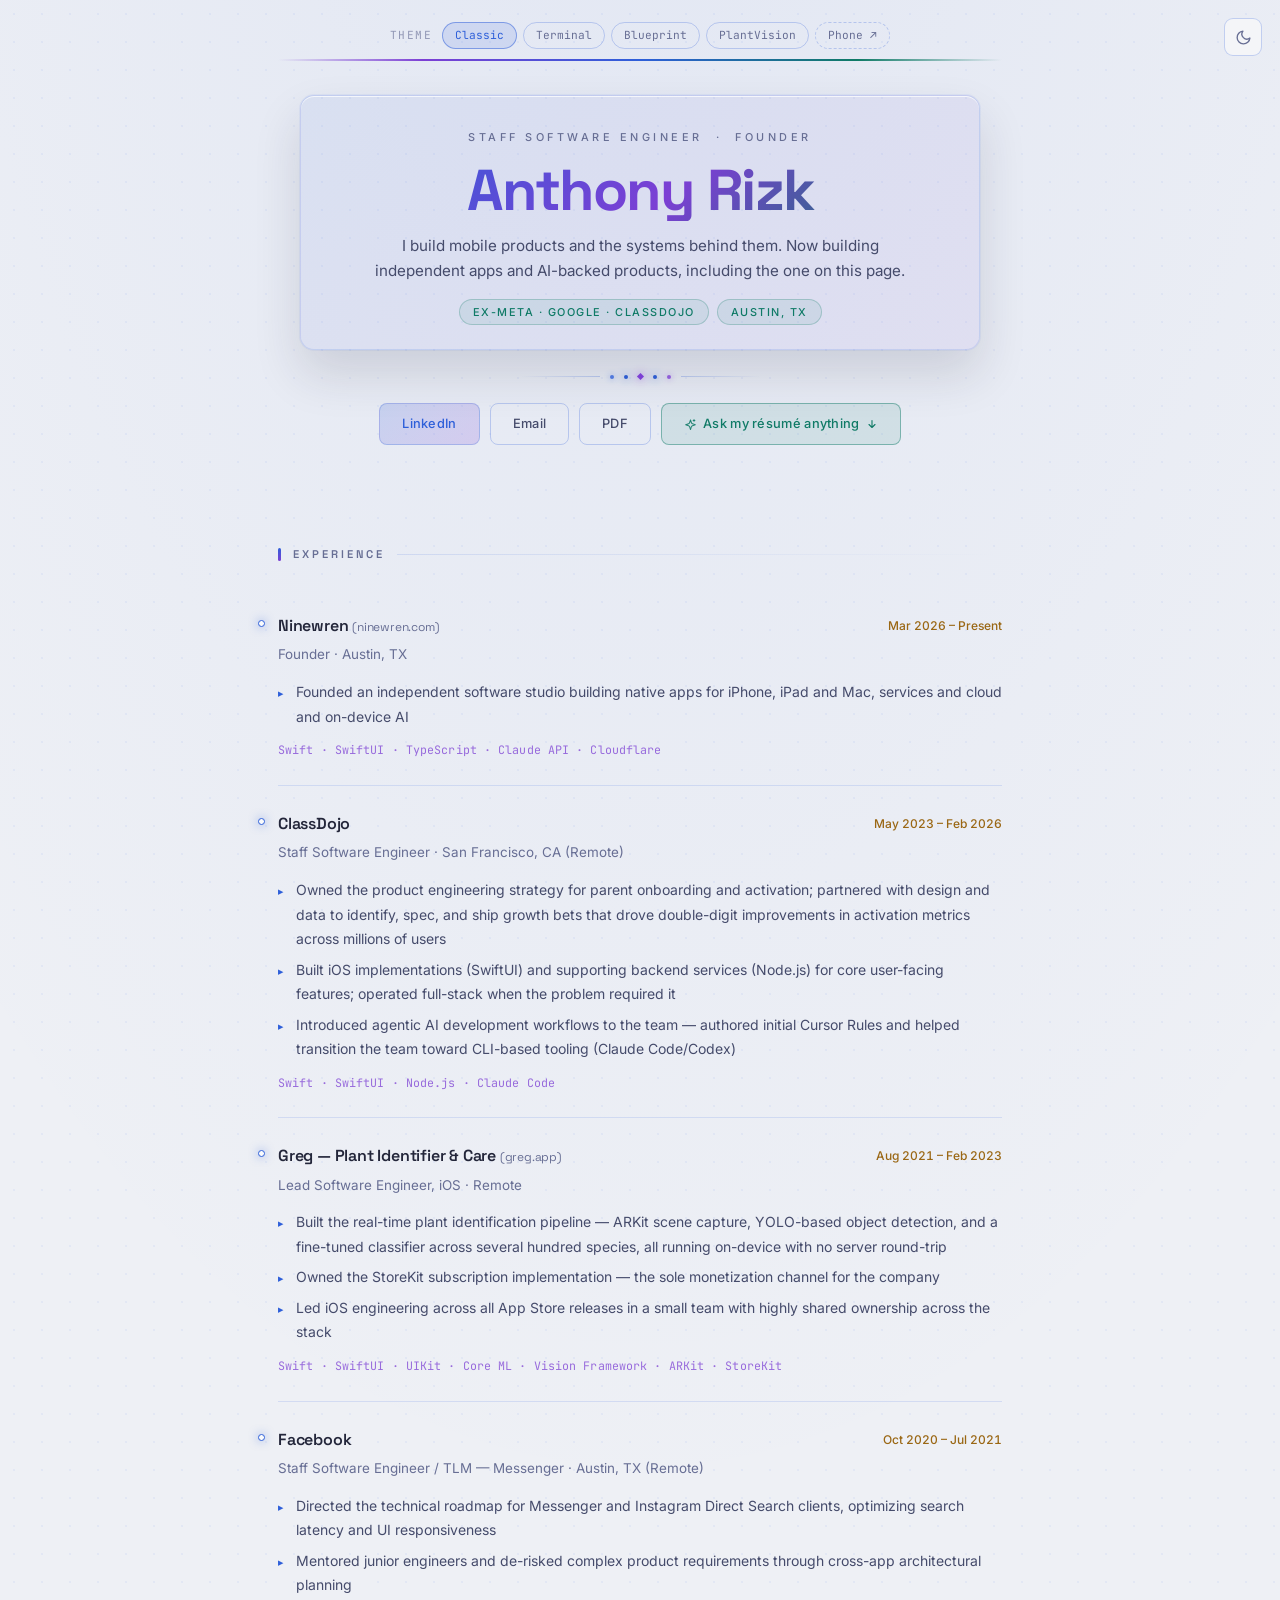
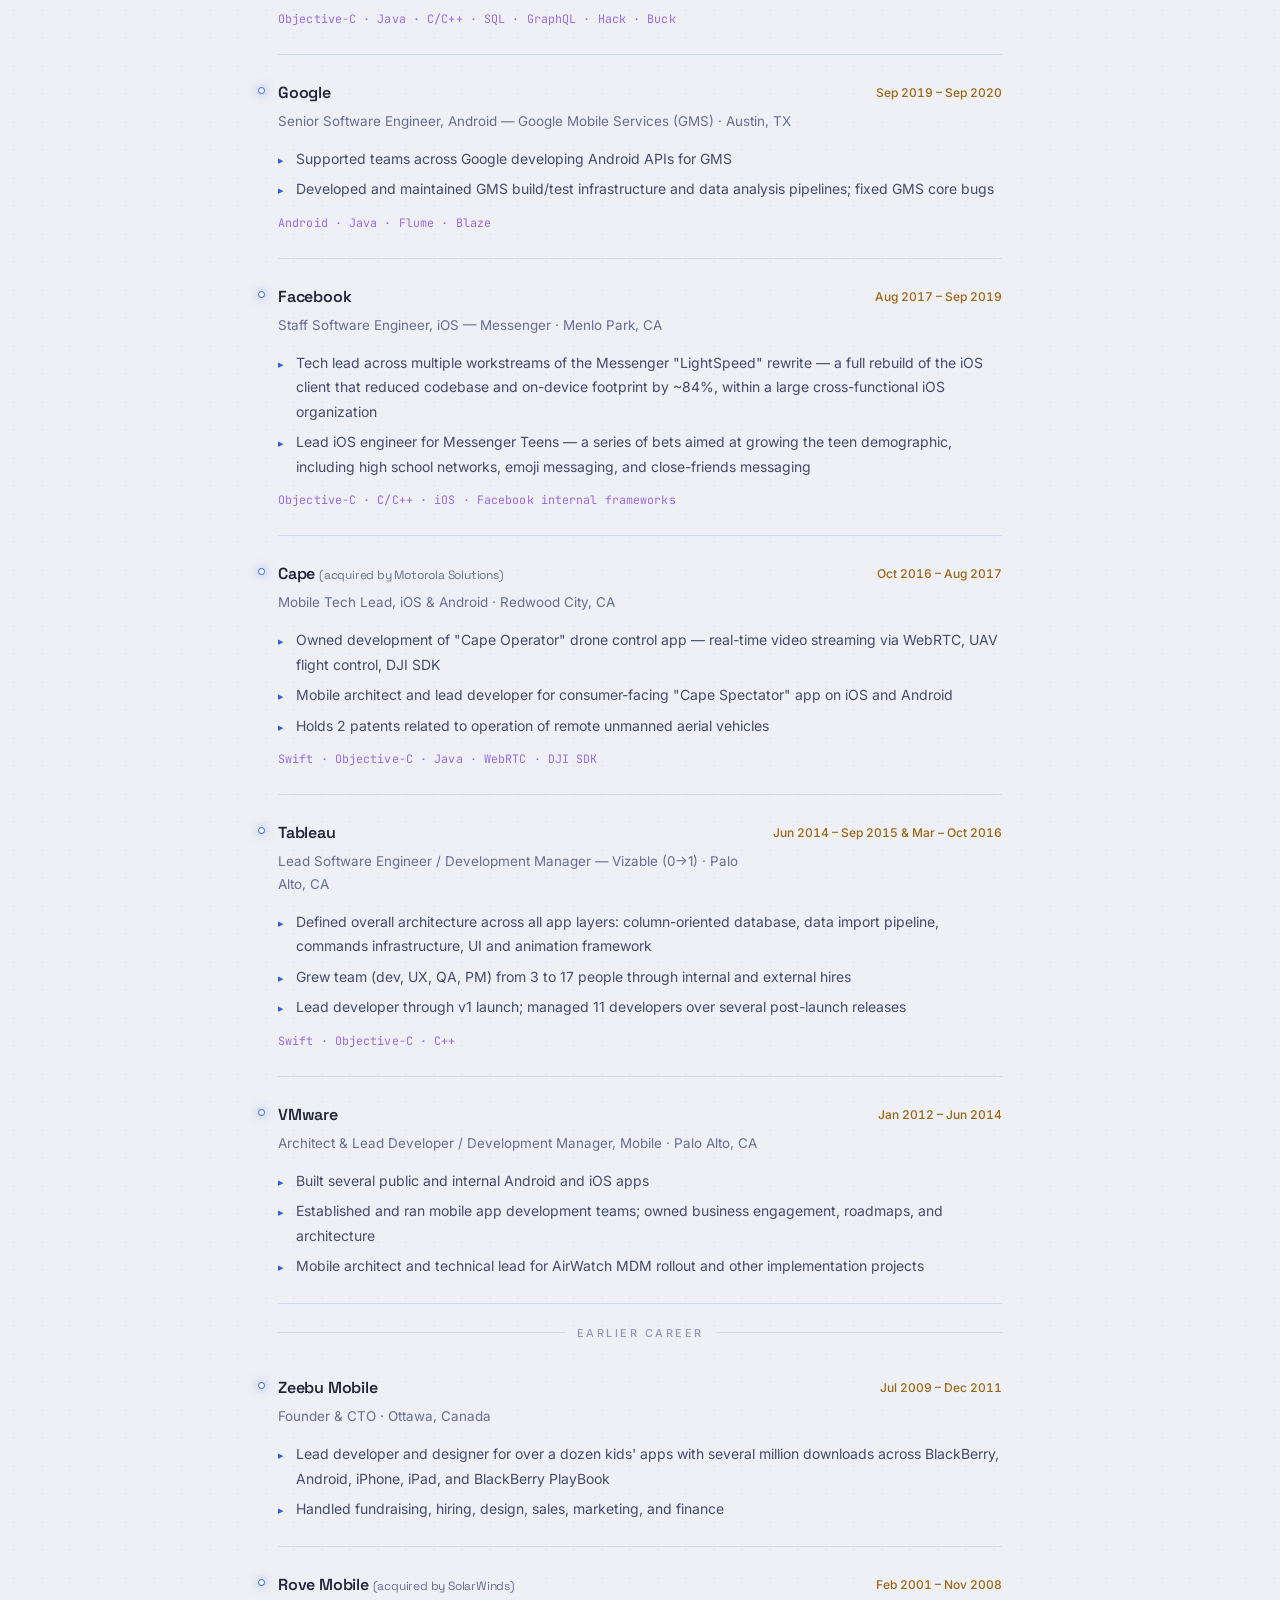
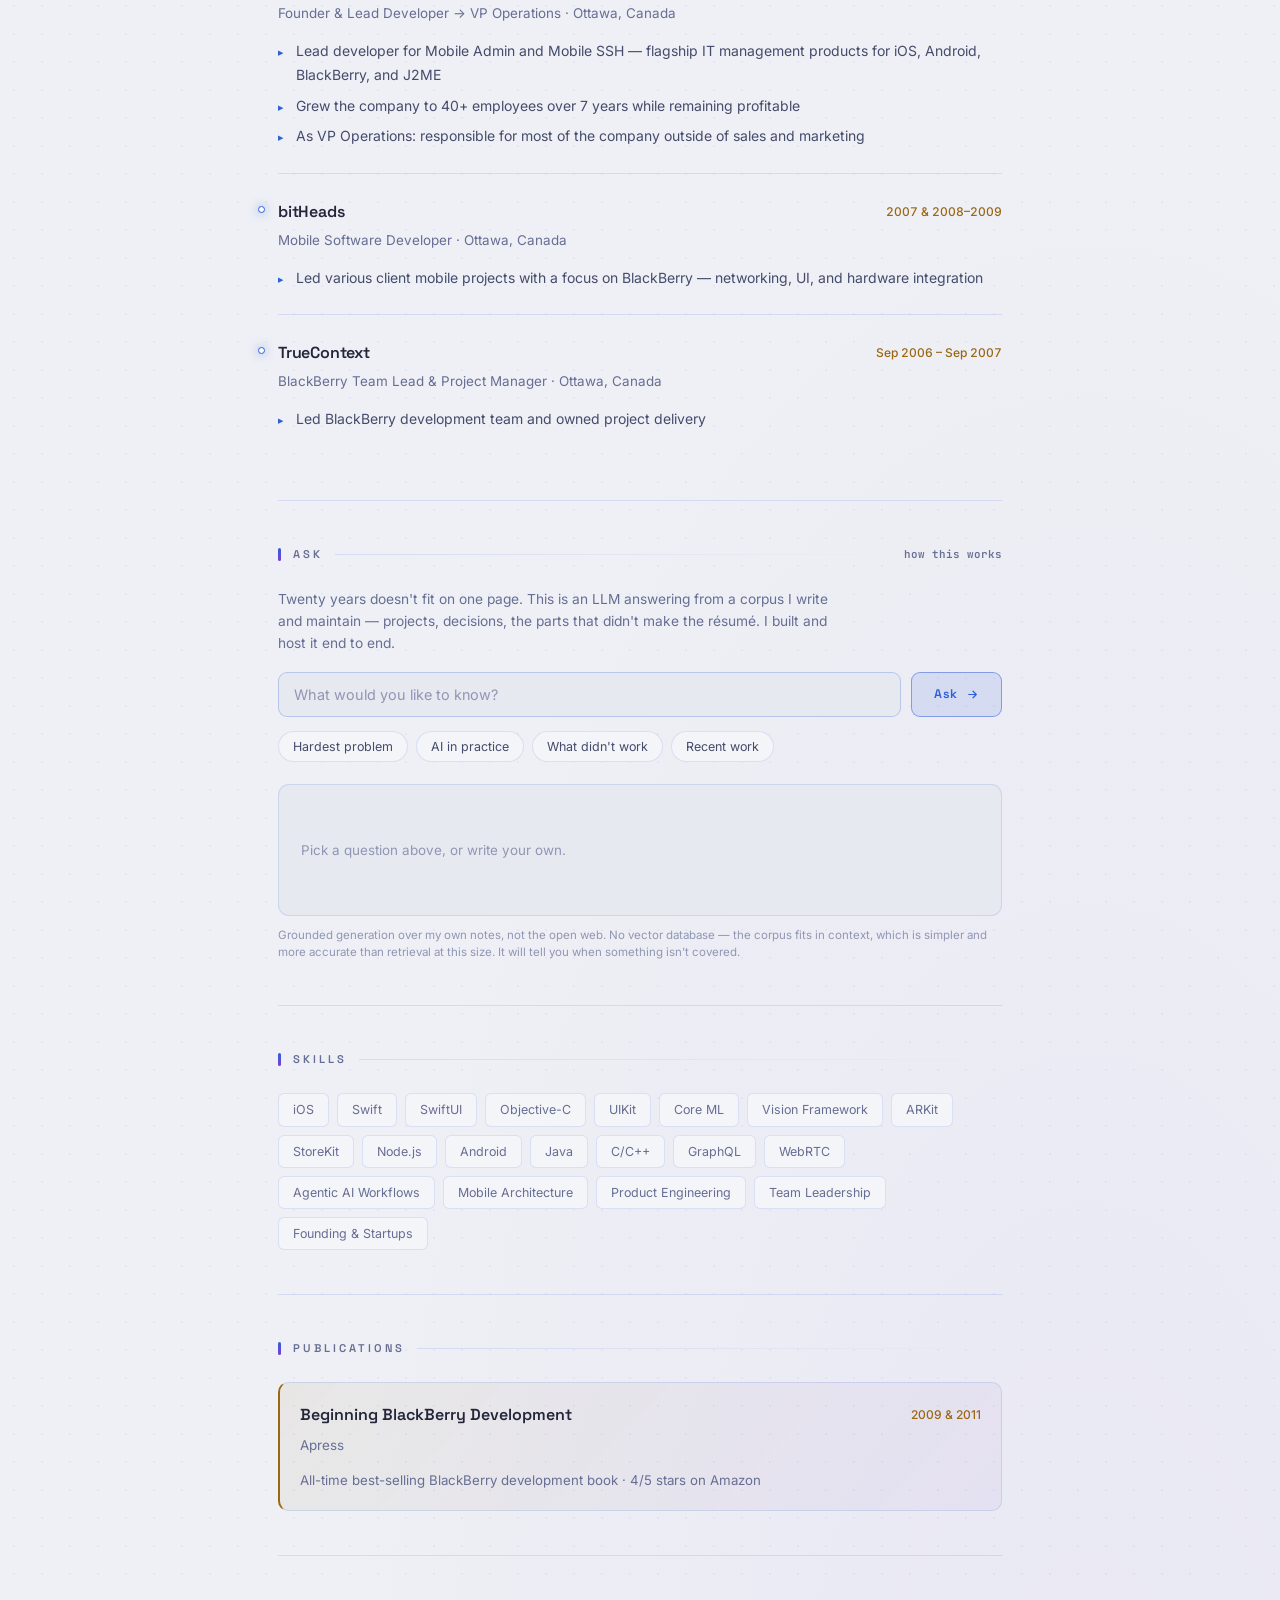
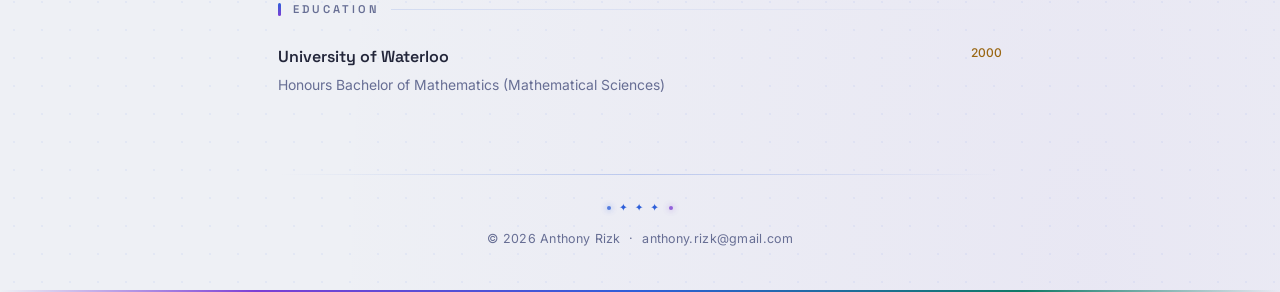
==== index.html @ cfcb662a "Ninewren entry: one bullet until positioning settles Co-Authored-By: Claude Opus 5.5 <noreply@anthro" ====
<!doctype html>
<!--
  Reading the source? Then this bit is for you.

  The Ask box further down is also an MCP server:

      https://ask.anthonyrizk.me/mcp

  One tool — ask_about_anthony — over a corpus I write and maintain. Add it as
  a connector and interrogate my background from your own tooling instead of
  my text box.

  No auth, deliberately. Turnstile proves a human rendered a page and has no
  agent equivalent, and a token published in documentation isn't a secret. So
  it's rate-limited, deadlined, and held to a daily spend cap that closes this
  endpoint before it touches the website's — the worst case being that you read
  about my career until the day's allowance runs out.

  Setup for the usual clients: /mcp
  The reasoning, and everything else behind it: /how-ask-works
-->
<html lang="en">
    <head>
        <meta charset="UTF-8" />
        <script>
            // Theme, resolved before first paint. Inline and early on purpose —
            // deferring this is what causes a flash of the wrong page.
            //
            // One axis. Unset is Classic following the OS colour scheme;
            // "light"/"dark" are Classic pinned (what the sun/moon toggle has
            // always stored, so existing preferences survive); anything else is
            // a novelty theme that owns its own palette.
            //
            // Precedence: ?theme= in the URL wins for this view but is never
            // persisted — a shared link shows the sender's theme without
            // adopting it. Only pressing a pill persists. A stored novelty
            // theme is written back into the address bar with replaceState (no
            // reload, no history entry), so the URL is always shareable.
            //
            // THE THEME REGISTRY lives here and nowhere else — the picker, the
            // module loader and the font loader all read window.__themes.
            // Adding a theme: an entry here, a pill in .theme-picker, its CSS,
            // and theme_<name> in the event allowlist in ../ask-api.
            (function () {
                // Bump whenever anything in themes/ changes — browsers cache
                // those files and a hard refresh doesn't reliably refetch a
                // dynamic import(), so a new URL is the only guarantee.
                var VERSION = "2026-10-13b";
                var NOVELTY = {
                    terminal: { module: "/themes/terminal.js" },
                    blueprint: {
                        fonts: "https://fonts.googleapis.com/css2?family=Architects+Daughter&display=swap",
                    },
                    plantvision: { module: "/themes/plantvision.js" },
                };
                window.__themes = { version: VERSION, novelty: NOVELTY };
                var THEMES = ["classic", "light", "dark"].concat(Object.keys(NOVELTY));
                var theme = null;
                try {
                    var url = new URL(location.href);
                    var q = url.searchParams.get("theme");
                    if (q !== null) {
                        if (THEMES.indexOf(q) !== -1) {
                            theme = q;
                        } else {
                            url.searchParams.delete("theme");
                            history.replaceState(null, "", url);
                        }
                    }
                    if (theme === null) {
                        var saved = localStorage.getItem("theme");
                        if (THEMES.indexOf(saved) !== -1) {
                            theme = saved;
                            if (Object.prototype.hasOwnProperty.call(NOVELTY, saved)) {
                                url.searchParams.set("theme", saved);
                                history.replaceState(null, "", url);
                            }
                        }
                    }
                } catch (e) {}
                if (theme && theme !== "classic") {
                    document.documentElement.setAttribute("data-theme", theme);
                }
                // A theme's own fonts load only when it's active, and here in
                // the head so they're requested before first paint.
                window.__themes.loadFonts = function (name) {
                    var href = NOVELTY[name] && NOVELTY[name].fonts;
                    if (!href || document.querySelector('link[data-theme-fonts="' + name + '"]')) return;
                    var link = document.createElement("link");
                    link.rel = "stylesheet";
                    link.href = href;
                    link.setAttribute("data-theme-fonts", name);
                    document.head.appendChild(link);
                };
                window.__themes.loadFonts(theme);
            })();
        </script>
        <meta name="viewport" content="width=device-width, initial-scale=1.0" />
        <title>Anthony Rizk — Staff Software Engineer &amp; Founder</title>
        <!-- Link previews (LinkedIn, Slack, iMessage, X…). Platforms cache these
             for days: after changing any of it, re-scrape with LinkedIn's Post
             Inspector and Facebook's Sharing Debugger. The card image is
             rendered from og/card.html — regenerate it there, don't hand-edit
             the PNG. It's designed to survive LinkedIn shrinking it to a
             160px thumbnail, so keep it to big text only. Bump the filename
             when it changes: platforms cache images by URL. -->
        <meta name="description" content="Mobile products and the systems behind them — ex-Meta, Google, ClassDojo. This résumé answers questions: ask it anything, or connect your own agent over MCP." />
        <link rel="canonical" href="https://anthonyrizk.me/" />
        <meta property="og:type" content="website" />
        <meta property="og:site_name" content="Anthony Rizk" />
        <meta property="og:url" content="https://anthonyrizk.me/" />
        <meta property="og:title" content="Anthony Rizk — Staff Software Engineer &amp; Founder" />
        <meta property="og:description" content="Mobile products and the systems behind them — ex-Meta, Google, ClassDojo. This résumé answers questions: ask it anything, or connect your own agent over MCP." />
        <meta property="og:image" content="https://anthonyrizk.me/og/card-v2.png" />
        <meta property="og:image:width" content="1200" />
        <meta property="og:image:height" content="630" />
        <meta property="og:image:alt" content="Anthony Rizk — Ask my résumé anything." />
        <meta name="twitter:card" content="summary_large_image" />
        <meta name="twitter:title" content="Anthony Rizk — Staff Software Engineer &amp; Founder" />
        <meta name="twitter:description" content="Mobile products and the systems behind them — ex-Meta, Google, ClassDojo. This résumé answers questions: ask it anything, or connect your own agent over MCP." />
        <meta name="twitter:image" content="https://anthonyrizk.me/og/card-v2.png" />
        <link rel="icon" type="image/png" href="/anthonyrizk_favicon.png" />
        <link rel="apple-touch-icon" href="/anthonyrizk_favicon.png" />
        <link rel="preconnect" href="https://fonts.googleapis.com" />
        <link rel="preconnect" href="https://fonts.gstatic.com" crossorigin />
        <link
            href="https://fonts.googleapis.com/css2?family=Inter:wght@300;400;500;600&family=Space+Grotesk:wght@400;500;600;700&family=JetBrains+Mono:wght@400;500&display=swap"
            rel="stylesheet"
        />
        <style>
            *,
            *::before,
            *::after {
                box-sizing: border-box;
                margin: 0;
                padding: 0;
            }

            /* Light is the base palette; dark is applied by preference or
               by an explicit data-theme. Only the neutrals and accent hues
               change — every tint downstream is color-mix() over these, so it
               follows automatically. @media print is untouched. */
            :root {
                color-scheme: light;
                --bg: #eef0f5;
                --bg-surface: #e7e9f0;
                --bg-card: #f4f5f8;
                --bg-elevated: #fafbfc;
                --text: #23263a;
                --text-mid: #454b6b;
                --text-muted: #676e94;
                --text-dim: #9096b4;
                --blue: #2e5fd9;
                --purple: #7c3fd4;
                --teal: #0f7a66;
                --orange: #9a6714;
                --shadow: rgba(35, 38, 58, 0.14);
                --sheen: rgba(255, 255, 255, 0.7);
            }

            /* Only when no theme is chosen at all — a pinned "light" and every
               novelty theme opt out of following the OS. */
            @media (prefers-color-scheme: dark) {
                :root:not([data-theme]) {
                color-scheme: dark;
                --bg: #0d0e1a;
                --bg-surface: #11121f;
                --bg-card: #141527;
                --bg-elevated: #1a1b30;
                --text: #c0caf5;
                --text-mid: #9aa5ce;
                --text-muted: #565f89;
                --text-dim: #3b4068;
                --blue: #7aa2f7;
                --purple: #bb9af7;
                --teal: #73daca;
                --orange: #e0af68;
                --shadow: var(--shadow);
                --sheen: var(--sheen);
                }
            }

            :root[data-theme="dark"] {
                color-scheme: dark;
                --bg: #0d0e1a;
                --bg-surface: #11121f;
                --bg-card: #141527;
                --bg-elevated: #1a1b30;
                --text: #c0caf5;
                --text-mid: #9aa5ce;
                --text-muted: #565f89;
                --text-dim: #3b4068;
                --blue: #7aa2f7;
                --purple: #bb9af7;
                --teal: #73daca;
                --orange: #e0af68;
                --shadow: var(--shadow);
                --sheen: var(--sheen);
            }

            /* Derived tints — defined once, follow whichever palette is live. */
            :root, :root[data-theme] {
                --border: color-mix(in srgb, var(--blue) 14%, transparent);
                --border-mid: color-mix(in srgb, var(--blue) 26%, transparent);
                --border-accent: color-mix(in srgb, var(--blue) 50%, transparent);
                --blue-dim: color-mix(in srgb, var(--blue) 12%, transparent);
                --purple-dim: color-mix(in srgb, var(--purple) 12%, transparent);
                --teal-dim: color-mix(in srgb, var(--teal) 12%, transparent);
                --orange-dim: color-mix(in srgb, var(--orange) 12%, transparent);
            }

            /* Smooth in-page scrolling only for people who haven't asked for
               less motion — otherwise every anchor jump animates regardless. */
            @media (prefers-reduced-motion: no-preference) {
                html {
                    scroll-behavior: smooth;
                }
            }

            body {
                font-family: "Inter", system-ui, -apple-system, sans-serif;
                background-color: var(--bg);
                color: var(--text);
                line-height: 1.7;
                min-height: 100vh;
                background-image:
                    radial-gradient(
                        ellipse 80% 40% at 50% -10%,
                        color-mix(in srgb, var(--blue) 7%, transparent),
                        transparent
                    ),
                    radial-gradient(
                        ellipse 60% 35% at 85% 100%,
                        color-mix(in srgb, var(--purple) 5%, transparent),
                        transparent
                    ),
                    radial-gradient(
                        circle,
                        color-mix(in srgb, var(--blue) 6%, transparent) 1px,
                        transparent 1px
                    );
                background-size: 100% 100%, 100% 100%, 28px 28px;
            }

            a {
                color: var(--blue);
                text-decoration: none;
                transition: color 0.2s;
            }
            a:hover {
                color: var(--teal);
            }

            /* ── Layout ── */
            .container {
                max-width: 780px;
                margin: 0 auto;
                padding: 0 28px;
            }

            /* Leaf → glowing accent dot */
            .leaf {
                display: inline-block;
                width: 5px;
                height: 5px;
                background: var(--blue);
                border-radius: 50%;
                box-shadow: 0 0 6px color-mix(in srgb, var(--blue) 80%, transparent);
                transform: none;
                opacity: 0.8;
            }

            .leaf.r {
                background: var(--purple);
                box-shadow: 0 0 6px color-mix(in srgb, var(--purple) 80%, transparent);
                border-radius: 50%;
                transform: none;
            }
            .leaf.sm {
                width: 4px;
                height: 4px;
            }

            /* ── Header / Hero ── */
            header {
                padding: 72px 0 56px;
                position: relative;
            }

            header::before {
                content: "";
                display: block;
                width: 100%;
                height: 2px;
                background: linear-gradient(
                    to right,
                    transparent 0%,
                    var(--purple) 20%,
                    var(--blue) 50%,
                    var(--teal) 80%,
                    transparent 100%
                );
                position: absolute;
                top: 0;
                left: 0;
            }

            .nameplate {
                text-align: center;
                position: relative;
                max-width: 680px;
                margin: 0 auto;
                padding: 32px 28px 24px;
                background: linear-gradient(
                    135deg,
                    color-mix(in srgb, var(--blue) 7%, transparent) 0%,
                    color-mix(in srgb, var(--purple) 7%, transparent) 100%
                );
                border: 1px solid var(--border);
                border-radius: 14px;
                box-shadow:
                    0 0 0 1px color-mix(in srgb, var(--blue) 6%, transparent),
                    0 24px 48px var(--shadow),
                    inset 0 1px 0 var(--sheen);
            }

            .nameplate .eyebrow {
                font-size: 0.68rem;
                font-weight: 500;
                letter-spacing: 3.5px;
                text-transform: uppercase;
                color: var(--text-muted);
                margin-bottom: 12px;
            }

            .nameplate h1 {
                font-family: "Space Grotesk", sans-serif;
                font-size: clamp(2.4rem, 6vw, 3.6rem);
                font-weight: 700;
                background: linear-gradient(
                    135deg,
                    var(--blue) 0%,
                    var(--purple) 55%,
                    var(--teal) 100%
                );
                -webkit-background-clip: text;
                -webkit-text-fill-color: transparent;
                background-clip: text;
                letter-spacing: -1.5px;
                line-height: 1.08;
            }

            .nameplate .subtitle {
                font-size: 0.95rem;
                font-weight: 400;
                color: var(--text-mid);
                margin: 12px auto 0;
                max-width: 560px;
                line-height: 1.65;
            }

            .headline-tags {
                display: flex;
                justify-content: center;
                flex-wrap: wrap;
                gap: 8px;
                margin-top: 16px;
            }

            .headline-tags span {
                display: inline-block;
                padding: 3px 13px;
                font-size: 0.68rem;
                font-weight: 500;
                letter-spacing: 1.5px;
                text-transform: uppercase;
                color: var(--teal);
                border: 1px solid color-mix(in srgb, var(--teal) 25%, transparent);
                background: color-mix(in srgb, var(--teal) 8%, transparent);
                border-radius: 999px;
            }

            /* Ornamental divider */
            .ornament {
                display: flex;
                align-items: center;
                justify-content: center;
                gap: 10px;
                margin: 24px 0;
            }

            .ornament .rule {
                flex: 1;
                max-width: 80px;
                height: 1px;
                background: linear-gradient(
                    to right,
                    transparent,
                    var(--border-mid)
                );
            }

            .ornament .rule:last-of-type {
                background: linear-gradient(
                    to left,
                    transparent,
                    var(--border-mid)
                );
            }

            .ornament .pip {
                width: 4px;
                height: 4px;
                border-radius: 50%;
                background: var(--blue);
                box-shadow: 0 0 8px color-mix(in srgb, var(--blue) 90%, transparent);
            }

            .ornament .diamond {
                width: 5px;
                height: 5px;
                background: var(--purple);
                transform: rotate(45deg);
                box-shadow: 0 0 8px color-mix(in srgb, var(--purple) 90%, transparent);
            }

            .links {
                display: flex;
                gap: 10px;
                justify-content: center;
                flex-wrap: wrap;
                margin-top: 4px;
            }

            .btn {
                display: inline-flex;
                align-items: center;
                gap: 6px;
                padding: 9px 22px;
                border-radius: 8px;
                font-family: "Inter", sans-serif;
                font-size: 0.8rem;
                font-weight: 500;
                letter-spacing: 0.3px;
                border: 1px solid var(--border-mid);
                background: transparent;
                color: var(--text-mid);
                transition: all 0.2s;
            }

            .btn:hover {
                border-color: var(--border-accent);
                background: var(--blue-dim);
                color: var(--blue);
                text-decoration: none;
            }

            .btn.primary {
                background: linear-gradient(
                    135deg,
                    color-mix(in srgb, var(--blue) 18%, transparent),
                    color-mix(in srgb, var(--purple) 18%, transparent)
                );
                border-color: var(--border-mid);
                color: var(--blue);
            }

            .btn.primary:hover {
                background: linear-gradient(
                    135deg,
                    color-mix(in srgb, var(--blue) 28%, transparent),
                    color-mix(in srgb, var(--purple) 28%, transparent)
                );
                border-color: var(--border-accent);
                color: var(--blue);
            }

            /* ── Sections ── */
            section {
                padding: 44px 0;
                position: relative;
            }

            section + section {
                border-top: 1px solid var(--border);
            }

            section h2 {
                font-family: "Space Grotesk", sans-serif;
                font-size: 0.7rem;
                font-weight: 600;
                color: var(--text-muted);
                letter-spacing: 3px;
                text-transform: uppercase;
                margin-bottom: 24px;
                display: flex;
                align-items: center;
                gap: 12px;
            }

            section h2::before {
                content: "";
                display: inline-block;
                width: 3px;
                height: 13px;
                background: linear-gradient(180deg, var(--blue), var(--purple));
                border-radius: 2px;
                flex-shrink: 0;
            }

            section h2::after {
                content: "";
                flex: 1;
                height: 1px;
                background: linear-gradient(to right, var(--border), transparent);
            }

            /* ── Experience ── */
            .exp-list {
                display: flex;
                flex-direction: column;
                gap: 0;
            }

            .exp-item {
                display: grid;
                grid-template-columns: 1fr auto;
                gap: 2px 16px;
                padding: 24px 0;
                border-bottom: 1px solid var(--border);
                position: relative;
            }

            .exp-item:last-child {
                border-bottom: none;
            }

            .exp-item::before {
                content: "";
                position: absolute;
                left: -20px;
                top: 32px;
                width: 7px;
                height: 7px;
                background: var(--bg-elevated);
                border: 1.5px solid var(--blue);
                border-radius: 50%;
                box-shadow: 0 0 10px color-mix(in srgb, var(--blue) 50%, transparent);
            }

            .exp-item .company {
                font-family: "Space Grotesk", sans-serif;
                font-weight: 600;
                font-size: 1rem;
                color: var(--text);
                letter-spacing: -0.2px;
            }

            .exp-item .acq {
                font-size: 0.75rem;
                font-weight: 400;
                font-style: normal;
                color: var(--text-muted);
            }

            .exp-item .role {
                font-size: 0.84rem;
                color: var(--text-muted);
                margin-top: 2px;
            }

            .exp-item .period {
                font-size: 0.75rem;
                font-style: normal;
                font-weight: 500;
                color: var(--orange);
                white-space: nowrap;
                text-align: right;
                align-self: start;
                padding-top: 4px;
                font-variant-numeric: tabular-nums;
            }

            .exp-item .desc {
                font-size: 0.875rem;
                color: var(--text-mid);
                margin-top: 12px;
                grid-column: 1 / -1;
                line-height: 1.75;
            }

            .exp-item .desc ul {
                list-style: none;
                display: flex;
                flex-direction: column;
                gap: 6px;
            }

            .exp-item .desc ul li {
                padding-left: 18px;
                position: relative;
            }

            .exp-item .desc ul li::before {
                content: "▸";
                position: absolute;
                left: 0;
                color: var(--blue);
                font-size: 0.68rem;
                top: 4px;
            }

            .exp-item .tech {
                font-family: "JetBrains Mono", "Fira Code", monospace;
                font-size: 0.73rem;
                color: var(--purple);
                opacity: 0.75;
                margin-top: 10px;
                grid-column: 1 / -1;
                letter-spacing: 0.1px;
            }

            .section-divider {
                font-size: 0.68rem;
                font-weight: 500;
                letter-spacing: 2.5px;
                text-transform: uppercase;
                color: var(--text-dim);
                padding: 20px 0 8px;
                grid-column: 1 / -1;
                display: flex;
                align-items: center;
                gap: 12px;
            }

            .section-divider::before,
            .section-divider::after {
                content: "";
                flex: 1;
                height: 1px;
                background: var(--border);
            }

            /* ── Skills ── */
            .skills-grid {
                display: flex;
                flex-wrap: wrap;
                gap: 8px;
            }

            .skill-tag {
                padding: 5px 14px;
                border: 1px solid var(--border);
                background: var(--bg-card);
                font-size: 0.78rem;
                font-weight: 400;
                color: var(--text-muted);
                border-radius: 6px;
                transition: all 0.18s;
                cursor: default;
            }

            .skill-tag:hover {
                background: var(--blue-dim);
                border-color: var(--border-accent);
                color: var(--blue);
            }

            /* ── Publication ── */
            .pub-item {
                display: grid;
                grid-template-columns: 1fr auto;
                gap: 4px 16px;
                background: linear-gradient(
                    135deg,
                    color-mix(in srgb, var(--orange) 7%, transparent),
                    color-mix(in srgb, var(--purple) 5%, transparent)
                );
                border: 1px solid var(--border);
                border-left: 2px solid var(--orange);
                padding: 18px 20px;
                border-radius: 10px;
            }

            .pub-item .title {
                font-family: "Space Grotesk", sans-serif;
                font-weight: 600;
                font-size: 1rem;
                color: var(--text);
            }

            .pub-item .publisher {
                font-size: 0.84rem;
                color: var(--text-muted);
                margin-top: 2px;
            }

            .pub-item .pub-year {
                font-size: 0.75rem;
                font-weight: 500;
                color: var(--orange);
                text-align: right;
                align-self: start;
                padding-top: 4px;
            }

            .pub-item .pub-note {
                font-size: 0.83rem;
                color: var(--text-muted);
                margin-top: 8px;
                grid-column: 1 / -1;
            }

            /* ── Education ── */
            .edu-item {
                display: grid;
                grid-template-columns: 1fr auto;
                gap: 2px 16px;
            }

            .edu-item .company {
                font-family: "Space Grotesk", sans-serif;
                font-weight: 600;
                font-size: 1rem;
                color: var(--text);
            }

            .edu-item .period {
                font-size: 0.75rem;
                font-weight: 500;
                color: var(--orange);
                white-space: nowrap;
                text-align: right;
            }

            .edu-item .role {
                font-size: 0.87rem;
                color: var(--text-muted);
                margin-top: 2px;
            }

            /* ── Footer ── */
            footer {
                padding: 32px 0 40px;
                text-align: center;
                position: relative;
            }

            footer::before {
                content: "";
                display: block;
                width: 100%;
                height: 1px;
                background: linear-gradient(
                    to right,
                    transparent,
                    var(--border-mid),
                    transparent
                );
                margin-bottom: 24px;
            }

            .footer-ornament {
                display: flex;
                align-items: center;
                justify-content: center;
                gap: 8px;
                margin-bottom: 12px;
                color: var(--blue);
            }

            footer p {
                font-size: 0.78rem;
                color: var(--text-muted);
                letter-spacing: 0.3px;
            }

            footer a {
                color: var(--text-muted);
                transition: color 0.2s;
            }
            footer a:hover {
                color: var(--blue);
            }

            body::after {
                content: "";
                display: block;
                width: 100%;
                height: 2px;
                background: linear-gradient(
                    to right,
                    transparent 0%,
                    var(--purple) 20%,
                    var(--blue) 50%,
                    var(--teal) 80%,
                    transparent 100%
                );
            }

            @media (max-width: 560px) {
                header {
                    padding: 52px 0 40px;
                }
                .nameplate h1 {
                    font-size: 2.2rem;
                }
                .nameplate {
                    padding: 24px 16px 20px;
                }
                .nameplate .eyebrow {
                    font-size: 0.63rem;
                    letter-spacing: 2.5px;
                }
                .exp-item {
                    grid-template-columns: 1fr;
                }
                .exp-item .period {
                    text-align: left;
                }
                .pub-item {
                    grid-template-columns: 1fr;
                }
                .pub-item .pub-year {
                    text-align: left;
                }
                .edu-item {
                    grid-template-columns: 1fr;
                }
                .exp-item::before {
                    display: none;
                }
            }

            @media print {
                * {
                    -webkit-print-color-adjust: exact;
                    print-color-adjust: exact;
                }

                body {
                    background: white !important;
                    background-image: none !important;
                    color: #111827;
                    font-size: 9.5pt;
                    line-height: 1.5;
                }

                a {
                    color: #1d4ed8;
                    text-decoration: none;
                }

                /* ── Header ── */
                header {
                    padding: 18pt 0 12pt;
                }

                header::before {
                    background: #7aa2f7;
                    height: 2px;
                }

                .nameplate {
                    background: white !important;
                    border: none !important;
                    border-radius: 0 !important;
                    box-shadow: none !important;
                    padding: 0;
                    text-align: left;
                    max-width: 100%;
                }

                .nameplate .eyebrow {
                    color: #6b7280;
                    letter-spacing: 2px;
                    font-size: 7pt;
                    margin-bottom: 4pt;
                }

                .nameplate h1 {
                    font-size: 22pt;
                    letter-spacing: -0.5px;
                    line-height: 1.1;
                    background: none !important;
                    -webkit-text-fill-color: #111827 !important;
                    color: #111827 !important;
                }

                .nameplate .subtitle {
                    font-size: 9pt;
                    color: #4b5563;
                    margin-top: 4pt;
                }

                .headline-tags {
                    justify-content: flex-start;
                    margin-top: 6pt;
                    gap: 6pt;
                }

                .headline-tags span {
                    color: #1d4ed8;
                    border-color: #bfdbfe;
                    background: #eff6ff;
                    font-size: 6.5pt;
                    border-radius: 3px;
                    padding: 2pt 7pt;
                }

                /* Hide decorative / interactive elements */
                .ornament,
                .leaf,
                .footer-ornament,
                .links,
                footer,
                body::after {
                    display: none !important;
                }

                /* ── Sections ── */
                section {
                    padding: 10pt 0;
                }

                section + section {
                    border-top: 1px solid #e5e7eb;
                }

                section h2 {
                    color: #6b7280;
                    font-size: 6.5pt;
                    letter-spacing: 2.5px;
                    margin-bottom: 8pt;
                    gap: 8pt;
                }

                section h2::before {
                    background: #7aa2f7;
                    height: 10px;
                }

                section h2::after {
                    background: linear-gradient(to right, #e5e7eb, transparent);
                }

                /* ── Experience ── */
                .exp-item {
                    padding: 8pt 0;
                    border-bottom: 1px solid #f3f4f6;
                    page-break-inside: avoid;
                }

                .exp-item::before {
                    border-color: #7aa2f7;
                    background: white;
                    box-shadow: none;
                }

                .exp-item .company {
                    color: #111827;
                    font-size: 9.5pt;
                }

                .exp-item .acq,
                .exp-item .role {
                    color: #6b7280;
                    font-size: 8.5pt;
                }

                .exp-item .period {
                    color: #d97706;
                    font-size: 8pt;
                }

                .exp-item .desc {
                    color: #374151;
                    font-size: 8.5pt;
                    margin-top: 5pt;
                }

                .exp-item .desc ul li::before {
                    color: #3b82f6;
                }

                .exp-item .tech {
                    color: #7c3aed;
                    opacity: 1;
                    font-size: 7.5pt;
                }

                .section-divider {
                    color: #9ca3af;
                    font-size: 6.5pt;
                }

                .section-divider::before,
                .section-divider::after {
                    background: #e5e7eb;
                }

                /* ── Skills ── */
                .skill-tag {
                    background: #f9fafb !important;
                    border-color: #e5e7eb !important;
                    color: #374151 !important;
                    font-size: 7.5pt;
                    border-radius: 3px;
                }

                /* ── Publication ── */
                .pub-item {
                    background: #fffbeb !important;
                    border-color: #fde68a !important;
                    border-left-color: #d97706 !important;
                    border-radius: 4px;
                }

                .pub-item .title {
                    color: #111827;
                }

                .pub-item .publisher,
                .pub-item .pub-note {
                    color: #6b7280;
                }

                .pub-item .pub-year {
                    color: #d97706;
                }

                /* ── Education ── */
                .edu-item .company {
                    color: #111827;
                }

                .edu-item .role {
                    color: #6b7280;
                }

                .edu-item .period {
                    color: #d97706;
                }
            }

            /* --- Ask ------------------------------------------------- */
            /* h2 already draws its own ::before bar and ::after rule — don't
               add another. The link is pinned right so the rule still runs
               the full width between them. */
            .ask h2 { position: relative; padding-right: 108px; }
            .ask-how {
                position: absolute;
                right: 0;
                top: 50%;
                transform: translateY(-50%);
                font-family: "JetBrains Mono", monospace;
                font-size: 0.68rem;
                letter-spacing: 0;
                text-transform: none;
                color: var(--text-muted);
                text-decoration: none;
                white-space: nowrap;
            }
            .ask-how:hover { color: var(--blue); }
            .ask-intro {
                font-size: 0.86rem;
                line-height: 1.6;
                color: var(--text-muted);
                margin: 0 0 18px;
                max-width: 560px;
            }
            .ask-form { display: flex; gap: 10px; margin-bottom: 14px; }
            #ask-input {
                flex-grow: 1;
                min-width: 0;
                background: var(--bg-surface);
                border: 1px solid var(--border-mid);
                border-radius: 9px;
                padding: 13px 15px;
                font-family: "Inter", sans-serif;
                font-size: 0.9rem;
                color: var(--text);
                outline: none;
                transition: border-color 0.2s;
            }
            #ask-input::placeholder { color: var(--text-dim); }
            #ask-input:focus { border-color: var(--blue); }
            #ask-send {
                display: inline-flex;
                align-items: center;
                gap: 8px;
                padding: 0 22px;
                border-radius: 9px;
                border: 1px solid var(--border-accent);
                background: var(--blue-dim);
                color: var(--blue);
                font-family: "Space Grotesk", sans-serif;
                font-size: 0.78rem;
                font-weight: 600;
                letter-spacing: 0.6px;
                cursor: pointer;
                transition: all 0.2s;
            }
            #ask-send:hover:not(:disabled) { background: color-mix(in srgb, var(--blue) 22%, transparent); }
            #ask-send:disabled { opacity: 0.5; cursor: not-allowed; }
            .ask-chips {
                display: flex;
                flex-wrap: wrap;
                gap: 8px;
                margin-bottom: 22px;
            }
            .ask-chip {
                background: var(--bg-card);
                border: 1px solid var(--border);
                border-radius: 20px;
                padding: 7px 14px;
                font-family: "Inter", sans-serif;
                font-size: 0.78rem;
                color: var(--text-mid);
                cursor: pointer;
                transition: all 0.2s;
            }
            .ask-chip:hover:not(:disabled) { border-color: var(--border-accent); color: var(--text); }
            /* Chips are disabled while a question is in flight. Without this
               they look clickable and simply don't respond. */
            .ask-chip:disabled { opacity: 0.5; cursor: not-allowed; }
            /* reserved height: streaming must not shove the page */
            .ask-answer {
                background: var(--bg-surface);
                border: 1px solid var(--border);
                border-radius: 11px;
                padding: 20px 22px;
                min-height: 132px;
                font-size: 0.9rem;
                line-height: 1.68;
                color: var(--text);
                display: flex;
                flex-direction: column;
                justify-content: center;
            }
            /* answers arrive as markdown and are rendered, so style the output */
            .ask-answer p { margin: 0 0 0.85em; }
            .ask-answer p:last-child { margin-bottom: 0; }
            .ask-answer strong { color: var(--text); font-weight: 600; }
            .ask-answer em { color: var(--text-mid); font-style: italic; }
            .ask-answer code {
                font-family: "JetBrains Mono", monospace;
                font-size: 0.85em;
                background: var(--bg-card);
                border: 1px solid var(--border);
                border-radius: 4px;
                padding: 1px 5px;
                color: var(--teal);
            }
            .ask-answer ul { margin: 0 0 0.85em; padding-left: 1.15em; }
            .ask-answer ul:last-child { margin-bottom: 0; }
            .ask-answer li { margin-bottom: 0.35em; }
            .ask-answer.is-streaming { border-color: color-mix(in srgb, var(--teal) 35%, transparent); }
            .ask-answer.is-error { border-color: color-mix(in srgb, var(--orange) 30%, transparent); color: var(--text-mid); }
            .ask-hint { color: var(--text-dim); font-size: 0.84rem; }
            /* Shown from submit until the first token lands — adaptive thinking
               can take a few seconds, and an empty box reads as broken. */
            .ask-thinking {
                display: inline-flex;
                align-items: center;
                font-size: 0.86rem;
                color: var(--text-muted);
            }
            .ask-dots { display: inline-flex; gap: 3px; margin-left: 7px; }
            .ask-dots i {
                display: block;
                width: 4px;
                height: 4px;
                border-radius: 50%;
                background: var(--teal);
                animation: ask-pulse 1.3s ease-in-out infinite;
            }
            .ask-dots i:nth-child(2) { animation-delay: 0.18s; }
            .ask-dots i:nth-child(3) { animation-delay: 0.36s; }
            @keyframes ask-pulse {
                0%, 60%, 100% { opacity: 0.2; }
                30% { opacity: 1; }
            }
            @media (prefers-reduced-motion: reduce) {
                .ask-dots i { animation: none; opacity: 0.55; }
            }
            .ask-down {
                margin-left: 7px;
                color: var(--blue);
                animation: ask-nudge 1.4s ease-in-out infinite;
            }
            @keyframes ask-nudge {
                0%, 100% { transform: translateY(0); }
                50% { transform: translateY(3px); }
            }
            @media (prefers-reduced-motion: reduce) {
                .ask-down { animation: none; }
            }
            .ask-note {
                font-size: 0.72rem;
                color: var(--text-dim);
                margin: 11px 0 0;
                line-height: 1.5;
            }
            /* Collapsed until Turnstile says it needs a click. With deferred
               execution most visitors never open this at all, so reserving
               65px permanently would be an empty box on every visit. The
               transition makes the rare expansion read as intentional. */
            .ask-turnstile {
                display: flex;
                align-items: center;
                max-height: 0;
                overflow: hidden;
                opacity: 0;
                transition: max-height 0.25s ease, opacity 0.25s ease, margin-top 0.25s ease;
                margin-top: 0;
            }
            .ask-turnstile.is-open {
                max-height: 90px;
                opacity: 1;
                margin-top: 14px;
            }
            @media (prefers-reduced-motion: reduce) {
                .ask-turnstile { transition: none; }
            }
            @media (max-width: 600px) {
                .ask-form { flex-direction: column; }
                #ask-send { justify-content: center; min-height: 48px; padding: 12px 22px; }
                #ask-input { min-height: 48px; }
                .ask-chips { flex-direction: column; }
                .ask-chip { min-height: 44px; text-align: left; }
            }

            /* --- theme toggle ---------------------------------------- */
            .theme-toggle {
                position: fixed;
                top: 18px;
                right: 18px;
                z-index: 20;
                display: inline-flex;
                align-items: center;
                justify-content: center;
                width: 38px;
                height: 38px;
                border-radius: 9px;
                border: 1px solid var(--border-mid);
                background: var(--bg-card);
                color: var(--text-muted);
                cursor: pointer;
                transition: color 0.2s, border-color 0.2s, background 0.2s;
            }
            .theme-toggle:hover { color: var(--blue); border-color: var(--border-accent); }
            .theme-toggle .icon-sun { display: none; }
            @media (prefers-color-scheme: dark) {
                :root:not([data-theme]) .theme-toggle .icon-sun { display: block; }
                :root:not([data-theme]) .theme-toggle .icon-moon { display: none; }
            }
            :root[data-theme="dark"] .theme-toggle .icon-sun { display: block; }
            :root[data-theme="dark"] .theme-toggle .icon-moon { display: none; }
            @media print { .theme-toggle { display: none; } }
            /* Light/dark only means something for Classic. A novelty theme
               owns its palette, so the toggle steps aside. */
            :root[data-theme]:not([data-theme="light"]):not([data-theme="dark"]) .theme-toggle { display: none; }

            /* --- theme picker ---------------------------------------- */
            .theme-picker {
                display: flex;
                justify-content: center;
                align-items: center;
                flex-wrap: wrap;
                gap: 6px;
                padding: 22px 0 10px;
                font-family: "JetBrains Mono", monospace;
                font-size: 0.7rem;
            }
            .theme-picker + header { padding-top: 36px; }
            /* On a phone the centred row runs into the fixed sun/moon toggle
               in the top-right corner. Left-align it and keep clear of it. */
            @media (max-width: 600px) {
                .theme-picker { justify-content: flex-start; padding-right: 60px; }
            }
            .theme-picker-label {
                color: var(--text-dim);
                letter-spacing: 1.5px;
                text-transform: uppercase;
                margin-right: 4px;
            }
            .theme-picker button {
                font: inherit;
                padding: 3px 12px;
                border-radius: 999px;
                border: 1px solid var(--border-mid);
                background: transparent;
                color: var(--text-muted);
                cursor: pointer;
                transition: color 0.2s, border-color 0.2s, background 0.2s;
            }
            .theme-picker button:hover {
                color: var(--blue);
                border-color: var(--border-accent);
            }
            .theme-picker .theme-link {
                padding: 3px 12px;
                border-radius: 999px;
                border: 1px dashed var(--border-mid);
                color: var(--text-muted);
                text-decoration: none;
                transition: color 0.2s, border-color 0.2s;
            }
            .theme-picker .theme-link:hover { color: var(--blue); border-color: var(--border-accent); }
            .theme-picker button[aria-pressed="true"] {
                color: var(--blue);
                background: var(--blue-dim);
                border-color: var(--border-accent);
            }
            @media print { .theme-picker { display: none; } }

            /* The Ask jump is a different kind of object from LinkedIn and
               Email — an in-page action, not an external link — so it gets its
               own accent rather than competing for .primary. Teal is already
               the colour of the live-answer state, which makes it read as
               "the interactive part of this page". */
            .btn.ask-jump {
                border-color: color-mix(in srgb, var(--teal) 45%, transparent);
                background: color-mix(in srgb, var(--teal) 10%, transparent);
                color: var(--teal);
            }
            .btn.ask-jump:hover {
                border-color: var(--teal);
                background: color-mix(in srgb, var(--teal) 20%, transparent);
                color: var(--teal);
            }
            /* Nudges three times on load, then stays put. Enough to catch the
               eye once; not a permanent animation next to someone's name. */
            .btn.ask-jump .ask-down-arrow {
                animation: ask-jump-nudge 1.5s ease-in-out 3;
            }
            .btn.ask-jump:hover .ask-down-arrow {
                animation: ask-jump-nudge 1.5s ease-in-out infinite;
            }
            /* Sparkle sits slightly brighter than the label — it's the part
               doing the signalling. */
            .btn.ask-jump .ask-spark { opacity: 0.9; }
            @keyframes ask-jump-nudge {
                0%, 55%, 100% { transform: translateY(0); }
                75% { transform: translateY(3px); }
            }
            @media (prefers-reduced-motion: reduce) {
                .btn.ask-jump .ask-down-arrow,
                .btn.ask-jump:hover .ask-down-arrow { animation: none; }
            }

            /* ================================================================
               THEME: terminal
               Same DOM, same words — a reskin, not a different page. Wrapped
               in @media screen so the print stylesheet never sees it and the
               PDF path always comes out Classic.
               ================================================================ */
            @media screen {
                :root[data-theme="terminal"] {
                    color-scheme: dark;
                    --bg: #0a0d0a;
                    --bg-surface: #0e130e;
                    --bg-card: #111811;
                    --bg-elevated: #152015;
                    --text: #c9f5d0;
                    --text-mid: #9fd8aa;
                    --text-muted: #5f8f69;
                    --text-dim: #3a5c42;
                    --blue: #7ee787;
                    --purple: #7ee787;
                    --teal: #79dcea;
                    --orange: #e3b341;
                    --shadow: transparent;
                    --sheen: transparent;
                }
                [data-theme="terminal"] body {
                    /* Faint scanlines instead of the Classic glow and dot grid. */
                    background-image: repeating-linear-gradient(
                        0deg,
                        rgba(0, 0, 0, 0.22) 0 1px,
                        transparent 1px 3px
                    );
                    background-size: auto;
                }
                [data-theme="terminal"] body * {
                    font-family: "JetBrains Mono", ui-monospace, "SF Mono", Menlo, monospace !important;
                    border-radius: 0 !important;
                    box-shadow: none !important;
                }
                /* Phosphor: every glyph carries a faint glow of its own colour,
                   and the name gets a touch of RGB fringing, like an
                   imperfectly converged tube. Kept faint enough that body text
                   stays crisp. */
                [data-theme="terminal"] body {
                    text-shadow: 0 0 5px color-mix(in srgb, currentColor 28%, transparent);
                }
                [data-theme="terminal"] .nameplate h1 {
                    text-shadow:
                        -1px 0 0 rgba(255, 60, 120, 0.28),
                        1px 0 0 rgba(60, 200, 255, 0.28),
                        0 0 16px color-mix(in srgb, var(--blue) 45%, transparent);
                }
                [data-theme="terminal"] ::selection {
                    background: var(--blue);
                    color: var(--bg);
                }

                /* Header: the nameplate becomes a terminal window. */
                [data-theme="terminal"] header::before {
                    background: none;
                    height: 0;
                    border-top: 1px dashed var(--border-mid);
                }
                [data-theme="terminal"] .nameplate {
                    text-align: left;
                    padding: 0 0 22px;
                    background: var(--bg-surface);
                    border: 1px solid var(--border-mid);
                }
                [data-theme="terminal"] .nameplate::before {
                    content: "anthony@anthonyrizk.me: ~";
                    display: block;
                    padding: 7px 14px;
                    margin-bottom: 20px;
                    border-bottom: 1px solid var(--border-mid);
                    background: var(--bg-card);
                    color: var(--text-muted);
                    font-size: 0.7rem;
                }
                [data-theme="terminal"] .nameplate > * {
                    padding-left: 22px;
                    padding-right: 22px;
                }
                [data-theme="terminal"] .nameplate .eyebrow {
                    letter-spacing: 1.5px;
                }
                [data-theme="terminal"] .nameplate .eyebrow::before {
                    content: "$ whoami";
                    display: block;
                    margin-bottom: 8px;
                    color: var(--text-dim);
                    letter-spacing: 0;
                    text-transform: none;
                }
                [data-theme="terminal"] .nameplate h1 {
                    background: none;
                    -webkit-text-fill-color: currentColor;
                    color: var(--blue);
                    font-size: clamp(1.9rem, 5vw, 2.8rem);
                    letter-spacing: -0.5px;
                }
                /* A static underline, not a blinking cursor: the one moving
                   thing on the page should be the prompt at the bottom. */
                [data-theme="terminal"] .nameplate h1 {
                    text-decoration: underline;
                    text-decoration-thickness: 2px;
                    text-underline-offset: 0.22em;
                    text-decoration-color: color-mix(in srgb, var(--blue) 45%, transparent);
                }
                [data-theme="terminal"] .nameplate .subtitle {
                    margin: 12px 0 0;
                    max-width: none;
                }
                [data-theme="terminal"] .headline-tags {
                    justify-content: flex-start;
                }
                /* Monospace is wide; Classic's tracking wraps mid-phrase on a phone. */
                [data-theme="terminal"] .headline-tags span {
                    letter-spacing: 0.8px;
                }
                [data-theme="terminal"] .ornament {
                    display: block;
                    height: 0;
                    border-top: 1px dashed var(--border-mid);
                    margin: 28px 0;
                }
                [data-theme="terminal"] .ornament > * { display: none; }

                /* Sections read as commands. */
                [data-theme="terminal"] section h2 {
                    text-transform: lowercase;
                    letter-spacing: 0.5px;
                    font-size: 0.82rem;
                    color: var(--blue);
                }
                [data-theme="terminal"] section h2::before {
                    content: "$ cat";
                    width: auto;
                    height: auto;
                    background: none;
                    color: var(--text-dim);
                }
                [data-theme="terminal"] section h2::after {
                    background: none;
                    height: 0;
                    border-top: 1px dashed var(--border);
                }
                [data-theme="terminal"] section + section {
                    border-top: 1px dashed var(--border);
                }
                [data-theme="terminal"] .exp-item {
                    border-bottom-style: dashed;
                }
                [data-theme="terminal"] .exp-item::before {
                    content: ">";
                    width: auto;
                    height: auto;
                    border: none;
                    border-radius: 0;
                    box-shadow: none;
                    background: none;
                    color: var(--blue);
                    left: -18px;
                    top: 24px;
                }
                [data-theme="terminal"] .skill-tag {
                    border: none;
                    background: none;
                    padding: 2px 4px;
                    color: var(--text-mid);
                }
                [data-theme="terminal"] .skill-tag::before { content: "["; color: var(--text-dim); }
                [data-theme="terminal"] .skill-tag::after { content: "]"; color: var(--text-dim); }
                [data-theme="terminal"] footer::before {
                    background: none;
                    height: 0;
                    border-top: 1px dashed var(--border-mid);
                }
            }

            /* ================================================================
               THEME: blueprint
               An engineering drawing: white ink on blueprint blue, a drafting
               grid, hand-lettered headings, and a title block on the nameplate.
               Same DOM, same words; screen only, so print stays Classic.
               ================================================================ */
            @media screen {
                :root[data-theme="blueprint"] {
                    color-scheme: dark;
                    --bg: #1b4b85;
                    --bg-surface: #1f5391;
                    --bg-card: #22599b;
                    --bg-elevated: #2661a6;
                    --text: #f4f8ff;
                    --text-mid: #d6e5f8;
                    --text-muted: #a3bfe3;
                    --text-dim: #7c9dcb;
                    --blue: #ffffff;       /* the ink */
                    --purple: #d7e8ff;
                    --teal: #c4ecff;
                    --orange: #ffe48a;     /* pencilled annotations */
                    --shadow: transparent;
                    --sheen: transparent;
                }
                [data-theme="blueprint"] body {
                    /* Drafting grid: fine lines every 20px, heavier every 100px. */
                    background-color: var(--bg);
                    background-image:
                        linear-gradient(rgba(255,255,255,.14) 1px, transparent 1px),
                        linear-gradient(90deg, rgba(255,255,255,.14) 1px, transparent 1px),
                        linear-gradient(rgba(255,255,255,.06) 1px, transparent 1px),
                        linear-gradient(90deg, rgba(255,255,255,.06) 1px, transparent 1px);
                    background-size: 100px 100px, 100px 100px, 20px 20px, 20px 20px;
                }
                [data-theme="blueprint"] body * {
                    border-radius: 0 !important;
                    box-shadow: none !important;
                }
                [data-theme="blueprint"] :is(h1, h2, .eyebrow, .company, .theme-picker, .headline-tags span, .btn) {
                    font-family: "Architects Daughter", "Comic Sans MS", cursive !important;
                }
                [data-theme="blueprint"] ::selection { background: #fff; color: var(--bg); }

                [data-theme="blueprint"] header::before { background: rgba(255,255,255,.7); height: 1px; }

                /* The nameplate becomes the drawing's title block. */
                [data-theme="blueprint"] .nameplate {
                    background: rgba(27,75,133,.85);
                    border: 2px solid rgba(255,255,255,.9);
                    padding-bottom: 54px;
                }
                [data-theme="blueprint"] .nameplate::after {
                    content: "DRAWN  A. RIZK   ·   SCALE  1:1   ·   SHEET  1 OF 1";
                    position: absolute; left: -2px; right: -2px; bottom: -2px;
                    padding: 7px 14px; text-align: right;
                    border: 2px solid rgba(255,255,255,.9);
                    font-family: "JetBrains Mono", monospace; font-size: 0.62rem;
                    letter-spacing: 1.5px; color: var(--text-muted);
                }
                [data-theme="blueprint"] .nameplate .eyebrow { letter-spacing: 2.5px; font-size: 0.8rem; color: var(--orange); }
                [data-theme="blueprint"] .nameplate h1 {
                    background: none;
                    -webkit-text-fill-color: currentColor;
                    color: #fff;
                    font-weight: 400;
                    letter-spacing: 1px;
                }
                [data-theme="blueprint"] .headline-tags span {
                    background: none;
                    border: 1px solid rgba(255,255,255,.6);
                    color: #fff;
                    letter-spacing: 1px;
                }

                /* Sections: hand-lettered headings over a dashed rule. */
                [data-theme="blueprint"] section h2 {
                    font-size: 1rem; letter-spacing: 2px; color: #fff;
                }
                [data-theme="blueprint"] section h2::before { background: #fff; width: 10px; height: 10px; }
                [data-theme="blueprint"] section h2::after {
                    background: none; height: 0; border-top: 1px dashed rgba(255,255,255,.55);
                }
                [data-theme="blueprint"] section + section { border-top: 1px dashed rgba(255,255,255,.3); }
                [data-theme="blueprint"] .exp-item { border-bottom: 1px dashed rgba(255,255,255,.25); }
                /* Timeline dots become drafting crosshairs. */
                [data-theme="blueprint"] .exp-item::before {
                    width: 11px; height: 11px;
                    background:
                        linear-gradient(#fff, #fff) center / 100% 1px no-repeat,
                        linear-gradient(#fff, #fff) center / 1px 100% no-repeat;
                    border: 1px solid #fff;
                    border-radius: 50% !important;
                }
                [data-theme="blueprint"] .exp-item .company { font-size: 1.15rem; letter-spacing: 0.5px; }
                [data-theme="blueprint"] .skill-tag {
                    background: none; border: 1px solid rgba(255,255,255,.45); color: var(--text);
                }
                [data-theme="blueprint"] .btn { border-color: rgba(255,255,255,.7); color: #fff; }
                [data-theme="blueprint"] footer::before { background: rgba(255,255,255,.5); }
            }

            /* ================================================================
               THEME: plantvision
               The page as PlantVision's camera feed: Classic's layout on a
               camera-dark ground with the app's green as the accent. The
               detection, tracking and identification are all in
               themes/plantvision.js; this is only the palette.
               ================================================================ */
            @media screen {
                :root[data-theme="plantvision"] {
                    color-scheme: dark;
                    --bg: #07100b;
                    --bg-surface: #0b1510;
                    --bg-card: #0f1a14;
                    --bg-elevated: #13211a;
                    --text: #e2f5e8;
                    --text-mid: #b5d4bf;
                    --text-muted: #6f8f7a;
                    --text-dim: #3f5a48;
                    --blue: #5be38a;
                    --purple: #a6e3a1;
                    --teal: #7fd6ff;
                    --orange: #ffcc4d;
                    --shadow: rgba(0, 0, 0, 0.4);
                    --sheen: rgba(255, 255, 255, 0.04);
                }
            }
        </style>
    </head>
    <body>
        <button
            class="theme-toggle"
            id="theme-toggle"
            type="button"
            aria-label="Switch between light and dark"
            title="Switch between light and dark"
        >
            <svg class="icon-moon" width="17" height="17" viewBox="0 0 24 24" fill="none" stroke="currentColor" stroke-width="1.9" stroke-linecap="round" stroke-linejoin="round" aria-hidden="true"><path d="M21 12.8A9 9 0 1 1 11.2 3a7 7 0 0 0 9.8 9.8z"/></svg>
            <svg class="icon-sun" width="17" height="17" viewBox="0 0 24 24" fill="none" stroke="currentColor" stroke-width="1.9" stroke-linecap="round" stroke-linejoin="round" aria-hidden="true"><circle cx="12" cy="12" r="4.2"/><path d="M12 2v2M12 20v2M4.9 4.9l1.4 1.4M17.7 17.7l1.4 1.4M2 12h2M20 12h2M4.9 19.1l1.4-1.4M17.7 6.3l1.4-1.4"/></svg>
        </button>
        <div class="container">
            <nav class="theme-picker" aria-label="Page theme">
                <span class="theme-picker-label">Theme</span>
                <button type="button" data-pick="classic" aria-pressed="true">Classic</button>
                <button type="button" data-pick="terminal" aria-pressed="false">Terminal</button>
                <button type="button" data-pick="blueprint" aria-pressed="false">Blueprint</button>
                <button type="button" data-pick="plantvision" aria-pressed="false">PlantVision</button>
                <!-- Not a theme structurally — its own page, built from this
                     one — but it sits with them because to a visitor it is one. -->
                <a class="theme-link" href="/phone">Phone ↗</a>
            </nav>
            <!-- Hero -->
            <header>
                <div class="nameplate">
                    <div class="eyebrow">
                        Staff Software Engineer &nbsp;·&nbsp; Founder
                    </div>
                    <h1>Anthony Rizk</h1>
                    <div class="subtitle">
                        I build mobile products and the systems behind them.
                        Now building independent apps and AI-backed products,
                        including the one on this page.
                    </div>
                    <div class="headline-tags">
                        <span>ex-Meta &middot; Google &middot; ClassDojo</span>
                        <span>Austin, TX</span>
                    </div>
                </div>

                <div class="ornament">
                    <div class="rule"></div>
                    <div class="leaf sm"></div>
                    <div class="pip"></div>
                    <div class="diamond"></div>
                    <div class="pip"></div>
                    <div class="leaf sm r"></div>
                    <div class="rule"></div>
                </div>

                <div class="links">
                    <a
                        class="btn primary"
                        href="https://www.linkedin.com/in/anthonyrizk"
                        target="_blank"
                        rel="noopener"
                        >LinkedIn</a
                    >
                    <a class="btn" href="mailto:anthony.rizk@gmail.com"
                        >Email</a
                    >
                    <a
                        class="btn"
                        href="/anthony_rizk_resume_sep2026.pdf"
                        download
                        >PDF</a
                    >
                    <a class="btn ask-jump" href="#ask">
                        <svg class="ask-spark" width="13" height="13" viewBox="0 0 24 24" fill="none" stroke="currentColor" stroke-width="1.9" stroke-linecap="round" stroke-linejoin="round" aria-hidden="true"><path d="M12 3.5l1.7 5.3a3 3 0 0 0 1.9 1.9l5.3 1.7-5.3 1.7a3 3 0 0 0-1.9 1.9L12 21.4l-1.7-5.4a3 3 0 0 0-1.9-1.9L3.1 12.4l5.3-1.7a3 3 0 0 0 1.9-1.9z"/><path d="M18.5 3v3.2M20.1 4.6h-3.2"/></svg>
                        Ask my r&eacute;sum&eacute; anything
                        <svg class="ask-down-arrow" width="12" height="12" viewBox="0 0 24 24" fill="none" stroke="currentColor" stroke-width="2.2" stroke-linecap="round" stroke-linejoin="round" aria-hidden="true"><path d="M12 5v14M6 13l6 6 6-6"/></svg>
                    </a>
                </div>
            </header>

            <!-- Experience -->
            <section>
                <h2>Experience</h2>
                <div class="exp-list">
                    <!-- DRAFT: placeholder prose for Anthony to rewrite. Start
                         date is a guess (the month after ClassDojo). -->
                    <div class="exp-item">
                        <div class="company">
                            Ninewren
                            <span class="acq">(ninewren.com)</span>
                        </div>
                        <div class="period">Mar 2026 – Present</div>
                        <div class="role">
                            Founder · Austin, TX
                        </div>
                        <div class="desc">
                            <ul>
                                <li>
                                    Founded an independent software studio
                                    building native apps for iPhone, iPad and
                                    Mac, services and cloud and on-device AI
                                </li>
                            </ul>
                        </div>
                        <div class="tech">
                            Swift · SwiftUI · TypeScript · Claude API · Cloudflare
                        </div>
                    </div>

                    <div class="exp-item">
                        <div class="company">ClassDojo</div>
                        <div class="period">May 2023 – Feb 2026</div>
                        <div class="role">
                            Staff Software Engineer · San Francisco, CA (Remote)
                        </div>
                        <div class="desc">
                            <ul>
                                <li>
                                    Owned the product engineering strategy for
                                    parent onboarding and activation; partnered
                                    with design and data to identify, spec, and
                                    ship growth bets that drove double-digit
                                    improvements in activation metrics across
                                    millions of users
                                </li>
                                <li>
                                    Built iOS implementations (SwiftUI) and
                                    supporting backend services (Node.js) for
                                    core user-facing features; operated
                                    full-stack when the problem required it
                                </li>
                                <li>
                                    Introduced agentic AI development workflows
                                    to the team — authored initial Cursor Rules
                                    and helped transition the team toward
                                    CLI-based tooling (Claude Code/Codex)
                                </li>
                            </ul>
                        </div>
                        <div class="tech">
                            Swift · SwiftUI · Node.js · Claude Code
                        </div>
                    </div>

                    <div class="exp-item">
                        <div class="company">
                            Greg — Plant Identifier &amp; Care
                            <span class="acq">(greg.app)</span>
                        </div>
                        <div class="period">Aug 2021 – Feb 2023</div>
                        <div class="role">
                            Lead Software Engineer, iOS · Remote
                        </div>
                        <div class="desc">
                            <ul>
                                <li>
                                    Built the real-time plant identification
                                    pipeline — ARKit scene capture, YOLO-based
                                    object detection, and a fine-tuned classifier
                                    across several hundred species, all running
                                    on-device with no server round-trip
                                </li>
                                <li>
                                    Owned the StoreKit subscription
                                    implementation — the sole monetization
                                    channel for the company
                                </li>
                                <li>
                                    Led iOS engineering across all App Store
                                    releases in a small team with highly shared
                                    ownership across the stack
                                </li>
                            </ul>
                        </div>
                        <div class="tech">
                            Swift · SwiftUI · UIKit · Core ML · Vision Framework · ARKit · StoreKit
                        </div>
                    </div>

                    <div class="exp-item">
                        <div class="company">Facebook</div>
                        <div class="period">Oct 2020 – Jul 2021</div>
                        <div class="role">
                            Staff Software Engineer / TLM — Messenger · Austin, TX (Remote)
                        </div>
                        <div class="desc">
                            <ul>
                                <li>
                                    Directed the technical roadmap for Messenger
                                    and Instagram Direct Search clients,
                                    optimizing search latency and UI
                                    responsiveness
                                </li>
                                <li>
                                    Mentored junior engineers and de-risked
                                    complex product requirements through
                                    cross-app architectural planning
                                </li>
                            </ul>
                        </div>
                        <div class="tech">
                            Objective-C · Java · C/C++ · SQL · GraphQL · Hack ·
                            Buck
                        </div>
                    </div>

                    <div class="exp-item">
                        <div class="company">Google</div>
                        <div class="period">Sep 2019 – Sep 2020</div>
                        <div class="role">
                            Senior Software Engineer, Android — Google Mobile
                            Services (GMS) · Austin, TX
                        </div>
                        <div class="desc">
                            <ul>
                                <li>
                                    Supported teams across Google developing
                                    Android APIs for GMS
                                </li>
                                <li>
                                    Developed and maintained GMS build/test
                                    infrastructure and data analysis pipelines;
                                    fixed GMS core bugs
                                </li>
                            </ul>
                        </div>
                        <div class="tech">Android · Java · Flume · Blaze</div>
                    </div>

                    <div class="exp-item">
                        <div class="company">Facebook</div>
                        <div class="period">Aug 2017 – Sep 2019</div>
                        <div class="role">
                            Staff Software Engineer, iOS — Messenger · Menlo
                            Park, CA
                        </div>
                        <div class="desc">
                            <ul>
                                <li>
                                    Tech lead across multiple workstreams of the
                                    Messenger "LightSpeed" rewrite — a full
                                    rebuild of the iOS client that reduced
                                    codebase and on-device footprint by ~84%,
                                    within a large cross-functional iOS
                                    organization
                                </li>
                                <li>
                                    Lead iOS engineer for Messenger Teens — a
                                    series of bets aimed at growing the teen
                                    demographic, including high school networks,
                                    emoji messaging, and close-friends messaging
                                </li>
                            </ul>
                        </div>
                        <div class="tech">
                            Objective-C · C/C++ · iOS · Facebook internal frameworks
                        </div>
                    </div>

                    <div class="exp-item">
                        <div class="company">
                            Cape
                            <span class="acq"
                                >(acquired by Motorola Solutions)</span
                            >
                        </div>
                        <div class="period">Oct 2016 – Aug 2017</div>
                        <div class="role">
                            Mobile Tech Lead, iOS &amp; Android · Redwood City,
                            CA
                        </div>
                        <div class="desc">
                            <ul>
                                <li>
                                    Owned development of "Cape Operator" drone
                                    control app — real-time video streaming via
                                    WebRTC, UAV flight control, DJI SDK
                                </li>
                                <li>
                                    Mobile architect and lead developer for
                                    consumer-facing "Cape Spectator" app on iOS
                                    and Android
                                </li>
                                <li>
                                    Holds 2 patents related to operation of
                                    remote unmanned aerial vehicles
                                </li>
                            </ul>
                        </div>
                        <div class="tech">
                            Swift · Objective-C · Java · WebRTC · DJI SDK
                        </div>
                    </div>

                    <div class="exp-item">
                        <div class="company">Tableau</div>
                        <div class="period">
                            Jun 2014 – Sep 2015 &amp; Mar – Oct 2016
                        </div>
                        <div class="role">
                            Lead Software Engineer / Development Manager —
                            Vizable (0→1) · Palo Alto, CA
                        </div>
                        <div class="desc">
                            <ul>
                                <li>
                                    Defined overall architecture across all app
                                    layers: column-oriented database, data
                                    import pipeline, commands infrastructure, UI
                                    and animation framework
                                </li>
                                <li>
                                    Grew team (dev, UX, QA, PM) from 3 to 17
                                    people through internal and external hires
                                </li>
                                <li>
                                    Lead developer through v1 launch; managed 11
                                    developers over several post-launch releases
                                </li>
                            </ul>
                        </div>
                        <div class="tech">Swift · Objective-C · C++</div>
                    </div>

                    <div class="exp-item">
                        <div class="company">VMware</div>
                        <div class="period">Jan 2012 – Jun 2014</div>
                        <div class="role">
                            Architect &amp; Lead Developer / Development
                            Manager, Mobile · Palo Alto, CA
                        </div>
                        <div class="desc">
                            <ul>
                                <li>
                                    Built several public and internal Android
                                    and iOS apps
                                </li>
                                <li>
                                    Established and ran mobile app development
                                    teams; owned business engagement, roadmaps,
                                    and architecture
                                </li>
                                <li>
                                    Mobile architect and technical lead for
                                    AirWatch MDM rollout and other
                                    implementation projects
                                </li>
                            </ul>
                        </div>
                    </div>

                    <div style="grid-column: 1 / -1">
                        <div class="section-divider">Earlier Career</div>
                    </div>

                    <div class="exp-item">
                        <div class="company">Zeebu Mobile</div>
                        <div class="period">Jul 2009 – Dec 2011</div>
                        <div class="role">
                            Founder &amp; CTO · Ottawa, Canada
                        </div>
                        <div class="desc">
                            <ul>
                                <li>
                                    Lead developer and designer for over a dozen
                                    kids' apps with several
                                    million downloads across BlackBerry,
                                    Android, iPhone, iPad, and BlackBerry
                                    PlayBook
                                </li>
                                <li>
                                    Handled fundraising, hiring, design, sales,
                                    marketing, and finance
                                </li>
                            </ul>
                        </div>
                    </div>

                    <div class="exp-item">
                        <div class="company">
                            Rove Mobile
                            <span class="acq">(acquired by SolarWinds)</span>
                        </div>
                        <div class="period">Feb 2001 – Nov 2008</div>
                        <div class="role">
                            Founder &amp; Lead Developer → VP Operations ·
                            Ottawa, Canada
                        </div>
                        <div class="desc">
                            <ul>
                                <li>
                                    Lead developer for Mobile Admin and Mobile
                                    SSH — flagship IT management products for
                                    iOS, Android, BlackBerry, and J2ME
                                </li>
                                <li>
                                    Grew the company to 40+ employees over 7
                                    years while remaining profitable
                                </li>
                                <li>
                                    As VP Operations: responsible for most of
                                    the company outside of sales and marketing
                                </li>
                            </ul>
                        </div>
                    </div>

                    <div class="exp-item">
                        <div class="company">bitHeads</div>
                        <div class="period">2007 &amp; 2008–2009</div>
                        <div class="role">
                            Mobile Software Developer · Ottawa, Canada
                        </div>
                        <div class="desc">
                            <ul>
                                <li>
                                    Led various client mobile projects with a
                                    focus on BlackBerry — networking, UI, and
                                    hardware integration
                                </li>
                            </ul>
                        </div>
                    </div>

                    <div class="exp-item">
                        <div class="company">TrueContext</div>
                        <div class="period">Sep 2006 – Sep 2007</div>
                        <div class="role">
                            BlackBerry Team Lead &amp; Project Manager · Ottawa, Canada
                        </div>
                        <div class="desc">
                            <ul>
                                <li>
                                    Led BlackBerry development team and owned
                                    project delivery
                                </li>
                            </ul>
                        </div>
                    </div>
                </div>
            </section>

            <!-- Ask -->
            <section id="ask" class="ask">
                <h2>
                    Ask
                    <a class="ask-how" href="/how-ask-works.html">how this works</a>
                </h2>

                <p class="ask-intro">
                    Twenty years doesn't fit on one page. This is an LLM
                    answering from a corpus I write and maintain — projects,
                    decisions, the parts that didn't make the
                    r&eacute;sum&eacute;. I built and host it end to end.
                </p>

                <form class="ask-form" id="ask-form">
                    <input
                        id="ask-input"
                        type="text"
                        maxlength="500"
                        autocomplete="off"
                        placeholder="What would you like to know?"
                    />
                    <button type="submit" id="ask-send">
                        Ask
                        <svg width="13" height="13" viewBox="0 0 24 24" fill="none" stroke="currentColor" stroke-width="2.2" stroke-linecap="round" stroke-linejoin="round" aria-hidden="true"><path d="M5 12h14M13 6l6 6-6 6"/></svg>
                    </button>
                </form>

                <!-- Label and question are separate on purpose. Short labels
                     scan; the question sent is the phrasing that produces the
                     best answer, and it lands visibly in the input on click. -->
                <div class="ask-chips" id="ask-chips">
                    <button type="button" class="ask-chip" data-question="What's the hardest thing he's built?">Hardest problem</button>
                    <button type="button" class="ask-chip" data-question="How does he use AI in his own work?">AI in practice</button>
                    <button type="button" class="ask-chip" data-question="What has he learned from things that didn't work?">What didn't work</button>
                    <button type="button" class="ask-chip" data-question="What has he built recently?">Recent work</button>
                </div>

                <div class="ask-answer" id="ask-answer" aria-live="polite">
                    <span class="ask-hint">Pick a question above, or write your own.</span>
                </div>

                <p class="ask-note">
                    Grounded generation over my own notes, not the open web.
                    No vector database — the corpus fits in context, which is
                    simpler and more accurate than retrieval at this size. It
                    will tell you when something isn't covered.
                </p>

                <div class="ask-turnstile" id="ask-turnstile-wrap">
                    <div
                        class="cf-turnstile"
                        id="ask-turnstile"
                        data-sitekey="0x4AAAAAAEnfXIBT6gmKFYih"
                        data-action="ask"
                        data-execution="execute"
                        data-callback="askTurnstileToken"
                        data-error-callback="askTurnstileError"
                        data-before-interactive-callback="askTurnstileShow"
                        data-after-interactive-callback="askTurnstileHide"
                    ></div>
                </div>
            </section>

            <!-- Skills -->
            <section>
                <h2>Skills</h2>
                <div class="skills-grid">
                    <span class="skill-tag">iOS</span>
                    <span class="skill-tag">Swift</span>
                    <span class="skill-tag">SwiftUI</span>
                    <span class="skill-tag">Objective-C</span>
                    <span class="skill-tag">UIKit</span>
                    <span class="skill-tag">Core ML</span>
                    <span class="skill-tag">Vision Framework</span>
                    <span class="skill-tag">ARKit</span>
                    <span class="skill-tag">StoreKit</span>
                    <span class="skill-tag">Node.js</span>
                    <span class="skill-tag">Android</span>
                    <span class="skill-tag">Java</span>
                    <span class="skill-tag">C/C++</span>
                    <span class="skill-tag">GraphQL</span>
                    <span class="skill-tag">WebRTC</span>
                    <span class="skill-tag">Agentic AI Workflows</span>
                    <span class="skill-tag">Mobile Architecture</span>
                    <span class="skill-tag">Product Engineering</span>
                    <span class="skill-tag">Team Leadership</span>
                    <span class="skill-tag">Founding &amp; Startups</span>
                </div>
            </section>

            <!-- Publications -->
            <section>
                <h2>Publications</h2>
                <div class="pub-item">
                    <div class="title">Beginning BlackBerry Development</div>
                    <div class="pub-year">2009 &amp; 2011</div>
                    <div class="publisher">Apress</div>
                    <div class="pub-note">
                        All-time best-selling BlackBerry development book · 4/5
                        stars on Amazon
                    </div>
                </div>
            </section>

            <!-- Education -->
            <section>
                <h2>Education</h2>
                <div class="edu-item">
                    <div class="company">University of Waterloo</div>
                    <div class="period">2000</div>
                    <div class="role">
                        Honours Bachelor of Mathematics (Mathematical Sciences)
                    </div>
                </div>
            </section>

            <footer>
                <div class="footer-ornament">
                    <span class="leaf sm"></span>
                    <span style="font-size: 0.65rem; letter-spacing: 2px"
                        >✦ ✦ ✦</span
                    >
                    <span class="leaf sm r"></span>
                </div>
                <p>
                    &copy; 2026 Anthony Rizk &nbsp;·&nbsp;
                    <a href="mailto:anthony.rizk@gmail.com"
                        >anthony.rizk@gmail.com</a
                    >
                </p>
            </footer>
        </div>

        <script src="https://challenges.cloudflare.com/turnstile/v0/api.js" async defer></script>
        <script>
            (function () {

                // --- funnel -------------------------------------------------
                // Six fixed events, fired once each. No identifiers, no content,
                // no cookies — just whether the section was reached, how, and
                // whether it created intent. This is what tells me whether
                // placing Ask after Experience with a header anchor was right.
                const EVENT_URL = "https://ask.anthonyrizk.me/event";
                const fired = new Set();

                // The theme picker lives in its own script; it announces picks
                // with an event rather than reaching into this one.
                document.addEventListener("theme-picked", function (e) {
                    track("theme_" + e.detail);
                });

                function track(name) {
                    if (fired.has(name)) return;
                    fired.add(name);
                    try {
                        const body = JSON.stringify({ name });
                        // sendBeacon survives the page being closed mid-flight.
                        //
                        // The body is sent as text/plain, NOT application/json,
                        // and that is load-bearing. This is a cross-origin
                        // request (page on anthonyrizk.me, API on ask.), and
                        // application/json isn't a CORS-safelisted type — it
                        // needs a preflight, which sendBeacon cannot perform.
                        // Chrome drops such beacons silently. That is exactly
                        // what happened: for a week the funnel recorded nothing
                        // while people were visibly asking questions. text/plain
                        // is safelisted, so it goes straight through, and the
                        // server parses the body as JSON regardless of the
                        // declared type.
                        if (navigator.sendBeacon) {
                            navigator.sendBeacon(
                                EVENT_URL,
                                new Blob([body], { type: "text/plain" }),
                            );
                        } else {
                            fetch(EVENT_URL, {
                                method: "POST",
                                headers: { "Content-Type": "text/plain" },
                                body,
                                keepalive: true,
                            });
                        }
                    } catch (e) {}
                }

                // Reached the section at all — the top of the funnel.
                const askSection = document.getElementById("ask");
                if (askSection && "IntersectionObserver" in window) {
                    const io = new IntersectionObserver(
                        function (entries) {
                            for (const e of entries) {
                                if (e.isIntersecting) {
                                    track("ask_seen");
                                    io.disconnect();
                                }
                            }
                        },
                        { threshold: 0.25 },
                    );
                    io.observe(askSection);
                }

                // Arrived via the header anchor rather than by scrolling.
                const jump = document.querySelector(".ask-jump");
                if (jump) jump.addEventListener("click", function () { track("ask_pill"); });

                const form = document.getElementById("ask-form");
                const input = document.getElementById("ask-input");
                const send = document.getElementById("ask-send");
                const answer = document.getElementById("ask-answer");
                const chips = document.getElementById("ask-chips");

                let busy = false;

                function setBusy(value) {
                    busy = value;
                    send.disabled = value;
                    for (const chip of chips.children) chip.disabled = value;
                }

                function setAnswer(text, cls) {
                    answer.className = "ask-answer" + (cls ? " " + cls : "");
                    answer.textContent = text;
                }

                // --- asking -------------------------------------------------
                // Verification, sessions and streaming live in /ask-client.js,
                // shared with /phone. This page owns only the UI: what waiting
                // looks like, where the checkbox opens when Cloudflare wants a
                // click, and what to say when something fails.
                const wrap = document.getElementById("ask-turnstile-wrap");

                // Two waiting states. "Reading the corpus" is a lie while the
                // visitor is the one being waited on — and that moment is
                // exactly when someone gives up.
                function showThinking() {
                    answer.className = "ask-answer is-streaming";
                    answer.innerHTML =
                        '<span class="ask-thinking">Reading the corpus' +
                        '<span class="ask-dots"><i></i><i></i><i></i></span></span>';
                }

                function showVerifyPrompt() {
                    answer.className = "ask-answer";
                    answer.innerHTML =
                        '<span class="ask-thinking">Verify below to continue' +
                        '<svg class="ask-down" width="14" height="14" viewBox="0 0 24 24" fill="none" ' +
                        'stroke="currentColor" stroke-width="2.2" stroke-linecap="round" ' +
                        'stroke-linejoin="round" aria-hidden="true">' +
                        '<path d="M12 5v14M6 13l6 6 6-6"/></svg></span>';
                }

                // Imported at page load, not at first question, so Turnstile
                // is loading while the visitor reads. Versioned with the theme
                // registry: one VERSION for the site's shared scripts.
                const clientP = import(
                    "/ask-client.js?v=" + ((window.__themes && window.__themes.version) || "1")
                ).then(function (mod) {
                    return {
                        mod: mod,
                        client: mod.createAskClient({
                            host: wrap,
                            onChallenge: function (visible) {
                                wrap.classList.toggle("is-open", visible);
                                if (visible) showVerifyPrompt();
                                else showThinking();
                            },
                        }),
                    };
                });

                async function ask(question) {
                    if (!question || busy) return;
                    setBusy(true);
                    showThinking();
                    let c = null;
                    try {
                        c = await clientP;
                        await c.client.ask(question, {
                            onText: function (out) {
                                answer.className = "ask-answer is-streaming";
                                answer.innerHTML = c.mod.renderMarkdown(out);
                            },
                        });
                        answer.className = "ask-answer";
                    } catch (err) {
                        console.error("ask failed:", err);
                        const messages = c ? c.mod.MESSAGES : {};
                        // A dead demo reads worse than no demo — fail like a person.
                        setAnswer(
                            messages[err && err.kind] ||
                                "This is temporarily unreachable \u2014 my side, not yours. The r\u00e9sum\u00e9 above covers the same ground, and email still works.",
                            "is-error",
                        );
                    } finally {
                        wrap.classList.remove("is-open");
                        setBusy(false);
                    }
                }

                input.addEventListener("focus", function () { track("ask_focus"); });

                form.addEventListener("submit", function (e) {
                    e.preventDefault();
                    ask(input.value.trim());
                });

                // A question handed over from elsewhere on the site — /phone's
                // Spotlight sends /?ask=…#ask. Ask it, then drop the parameter
                // so a reload doesn't ask again.
                try {
                    const url = new URL(location.href);
                    const handed = (url.searchParams.get("ask") || "").trim();
                    if (handed) {
                        url.searchParams.delete("ask");
                        history.replaceState(null, "", url);
                        input.value = handed.slice(0, 500);
                        ask(input.value);
                    }
                } catch (e) {}

                chips.addEventListener("click", function (e) {
                    const chip = e.target.closest(".ask-chip");
                    if (!chip || busy) return;
                    const idx = Array.prototype.indexOf.call(chips.children, chip);
                    if (idx >= 0 && idx < 4) track("ask_chip_" + idx);
                    // The label is short for scanning; the question is the
                    // phrasing that answers well. Show the visitor which one
                    // was actually asked.
                    input.value = chip.dataset.question || chip.textContent.trim();
                    ask(input.value);
                });
            })();
        </script>
        <script>
            (function () {
                var root = document.documentElement;
                document.getElementById("theme-toggle").addEventListener("click", function () {
                    // Resolve what is actually on screen — which may be the OS
                    // preference if no explicit choice has been made yet.
                    var current =
                        root.getAttribute("data-theme") ||
                        (window.matchMedia("(prefers-color-scheme: dark)").matches ? "dark" : "light");
                    var next = current === "dark" ? "light" : "dark";
                    root.setAttribute("data-theme", next);
                    try { localStorage.setItem("theme", next); } catch (e) {}
                    try {
                        var url = new URL(location.href);
                        if (url.searchParams.has("theme")) {
                            url.searchParams.delete("theme");
                            history.replaceState(null, "", url);
                        }
                    } catch (e) {}
                });
            })();

            // Theme picker. Classic clears the stored choice (back to following
            // the OS); a novelty theme is stored and reflected into the URL.
            (function () {
                var root = document.documentElement;
                var registry = window.__themes;
                var NOVELTY = Object.keys(registry.novelty);
                var pills = Array.prototype.slice.call(
                    document.querySelectorAll(".theme-picker [data-pick]"),
                );

                function current() {
                    var t = root.getAttribute("data-theme");
                    return NOVELTY.indexOf(t) !== -1 ? t : "classic";
                }
                function sync() {
                    var c = current();
                    pills.forEach(function (p) {
                        p.setAttribute("aria-pressed", p.dataset.pick === c ? "true" : "false");
                    });
                }

                function setTheme(pick) {
                    if (pick === current()) return;
                    try {
                        var url = new URL(location.href);
                        if (pick === "classic") {
                            root.removeAttribute("data-theme");
                            localStorage.removeItem("theme");
                            url.searchParams.delete("theme");
                        } else {
                            root.setAttribute("data-theme", pick);
                            localStorage.setItem("theme", pick);
                            url.searchParams.set("theme", pick);
                        }
                        history.replaceState(null, "", url);
                    } catch (e) {}
                    sync();
                    registry.loadFonts(pick);
                    applyModule("pick");
                    document.dispatchEvent(new CustomEvent("theme-picked", { detail: pick }));
                }

                // --- theme modules ------------------------------------------
                // A theme is CSS first; a module is an optional enhancement —
                // interaction, canvas, WebGL — loaded only when that theme is
                // active, so Classic visitors download none of it. The CSS has
                // already painted by then; if the module fails, the themed page
                // still stands on its own.
                //
                // Contract: mount(ctx) returns an unmount function that removes
                // every element, listener, timer and animation frame it created.
                // Modules own their own CSS (injected, removed on unmount) and
                // must keep the page's DOM and words intact — they decorate the
                // résumé, never replace it.
                // Versioned module URLs, built from the registry in the head.
                var MODULES = {};
                NOVELTY.forEach(function (name) {
                    var m = registry.novelty[name].module;
                    if (m) MODULES[name] = m + "?v=" + registry.version;
                });
                var unmountCurrent = null;
                var loadToken = 0;

                function applyModule(reason) {
                    var token = ++loadToken; // invalidates any load still in flight
                    if (unmountCurrent) {
                        try { unmountCurrent(); } catch (e) { console.warn(e); }
                        unmountCurrent = null;
                    }
                    var theme = current();
                    var src = MODULES[theme];
                    if (!src) return;
                    import(src)
                        .then(function (mod) {
                            // Switched away while it was downloading — drop it.
                            if (token !== loadToken || current() !== theme) return;
                            unmountCurrent = mod.mount({
                                reducedMotion: window.matchMedia("(prefers-reduced-motion: reduce)").matches,
                                // "pick" when the visitor just chose this theme,
                                // "load" when it was already active on arrival.
                                reason: reason || "load",
                                setTheme: setTheme,
                            }) || null;
                        })
                        .catch(function (e) {
                            console.warn("theme module failed; staying CSS-only", e);
                        });
                }

                pills.forEach(function (p) {
                    p.addEventListener("click", function () {
                        setTheme(p.dataset.pick);
                    });
                });
                sync();
                applyModule("load");
            })();
        </script>
    </body>
</html>
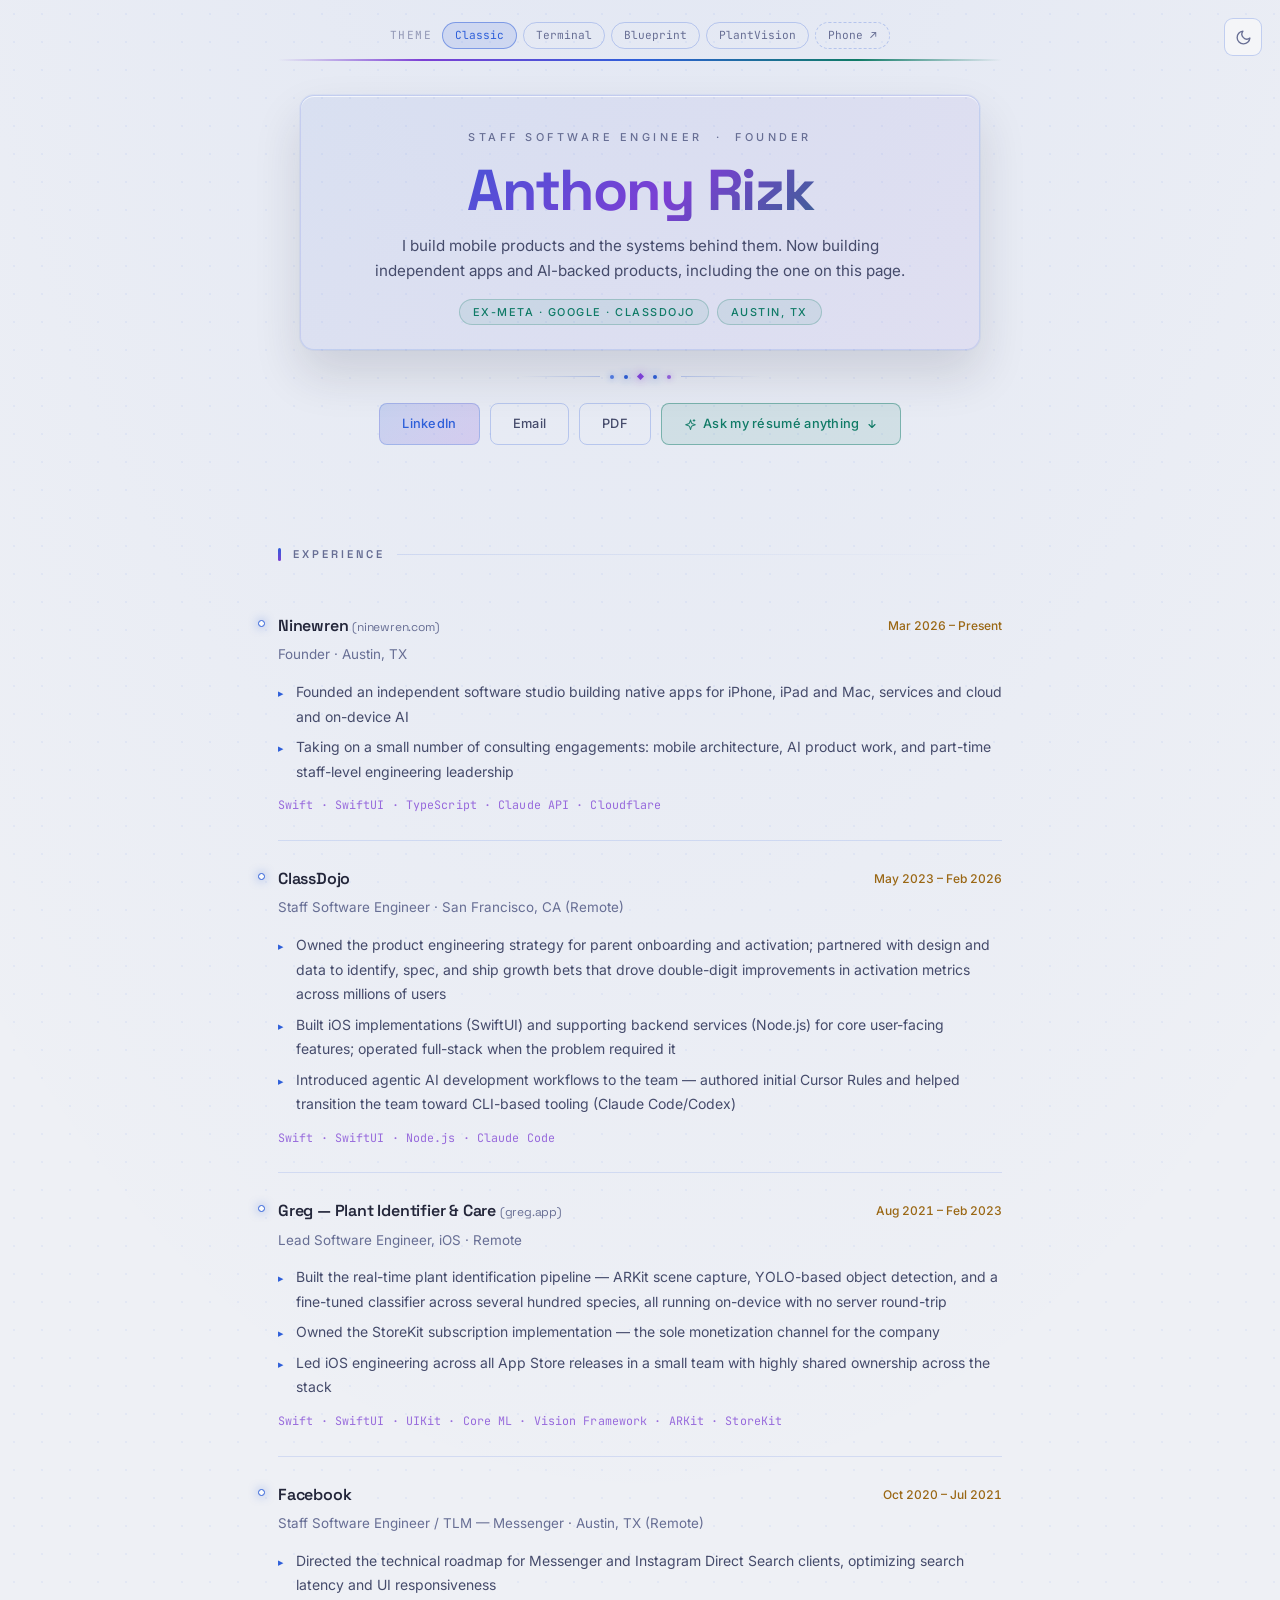
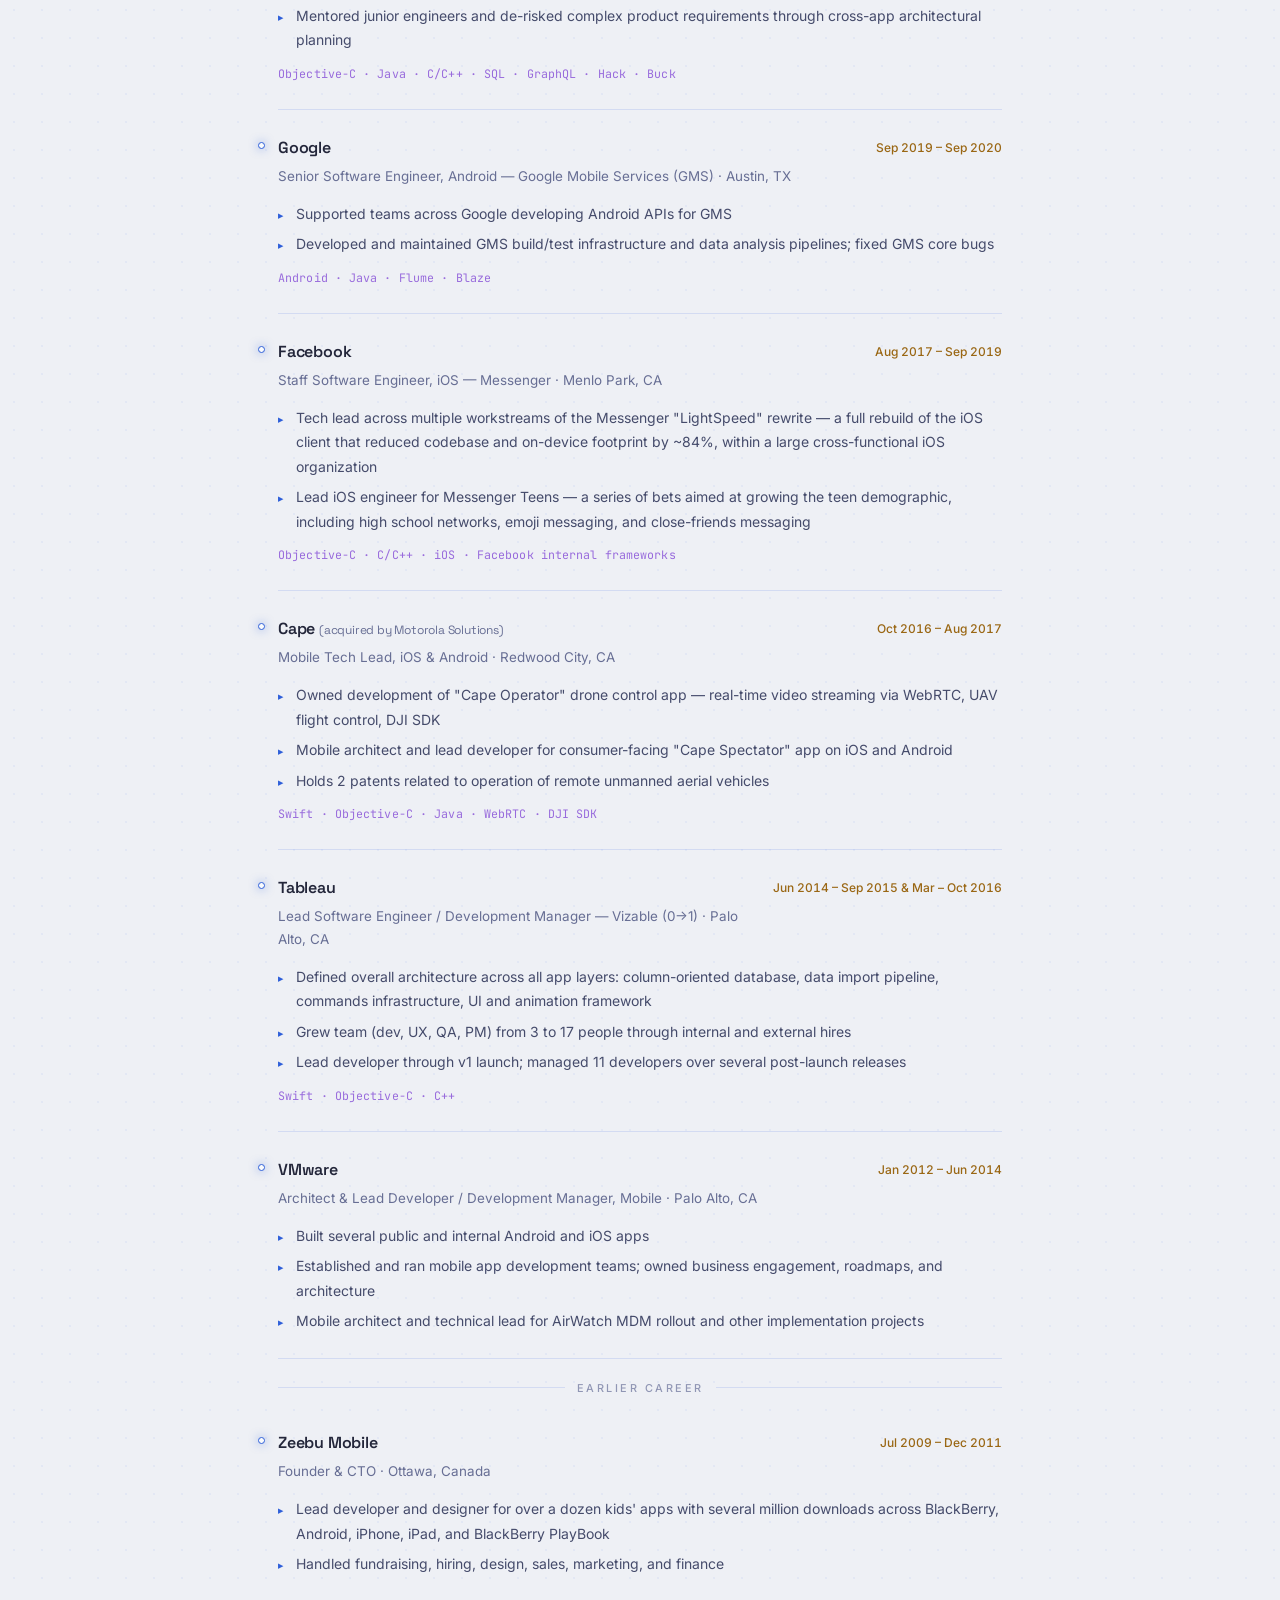
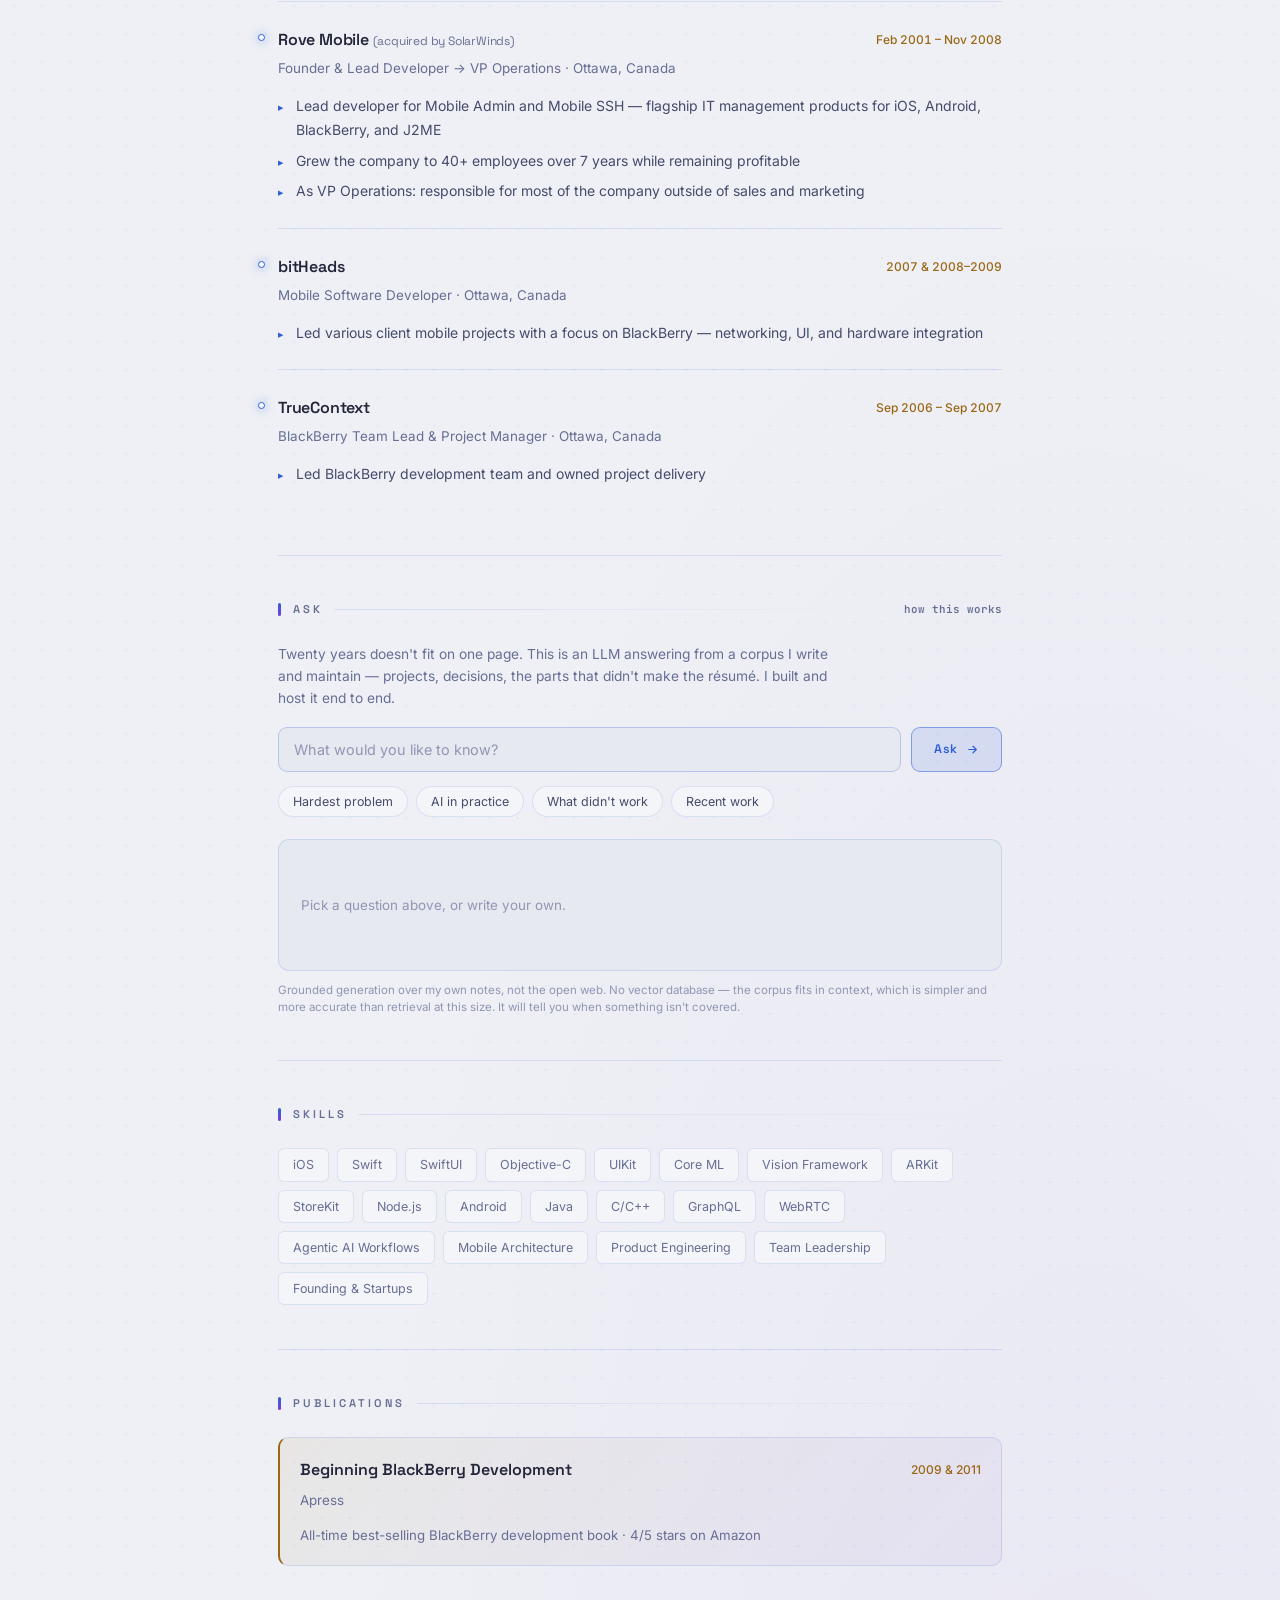
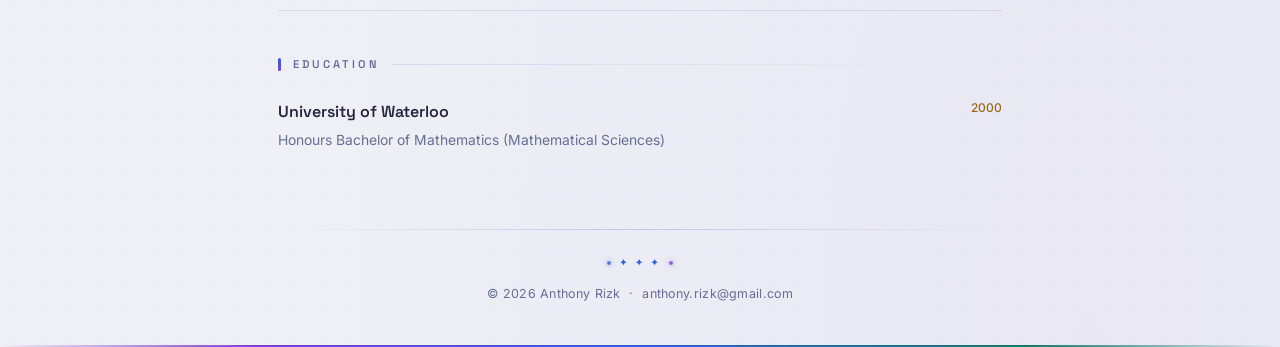
==== commit ff709c59: "Ninewren entry: consulting bullet Co-Authored-By: Claude Opus 5.5 <noreply@anthropic.com>" ====
--- a/index.html
+++ b/index.html
@@ -1737,8 +1737,6 @@
             <section>
                 <h2>Experience</h2>
                 <div class="exp-list">
-                    <!-- DRAFT: placeholder prose for Anthony to rewrite. Start
-                         date is a guess (the month after ClassDojo). -->
                     <div class="exp-item">
                         <div class="company">
                             Ninewren
@@ -1754,6 +1752,12 @@
                                     Founded an independent software studio
                                     building native apps for iPhone, iPad and
                                     Mac, services and cloud and on-device AI
+                                </li>
+                                <li>
+                                    Taking on a small number of consulting
+                                    engagements: mobile architecture, AI product
+                                    work, and part-time staff-level engineering
+                                    leadership
                                 </li>
                             </ul>
                         </div>
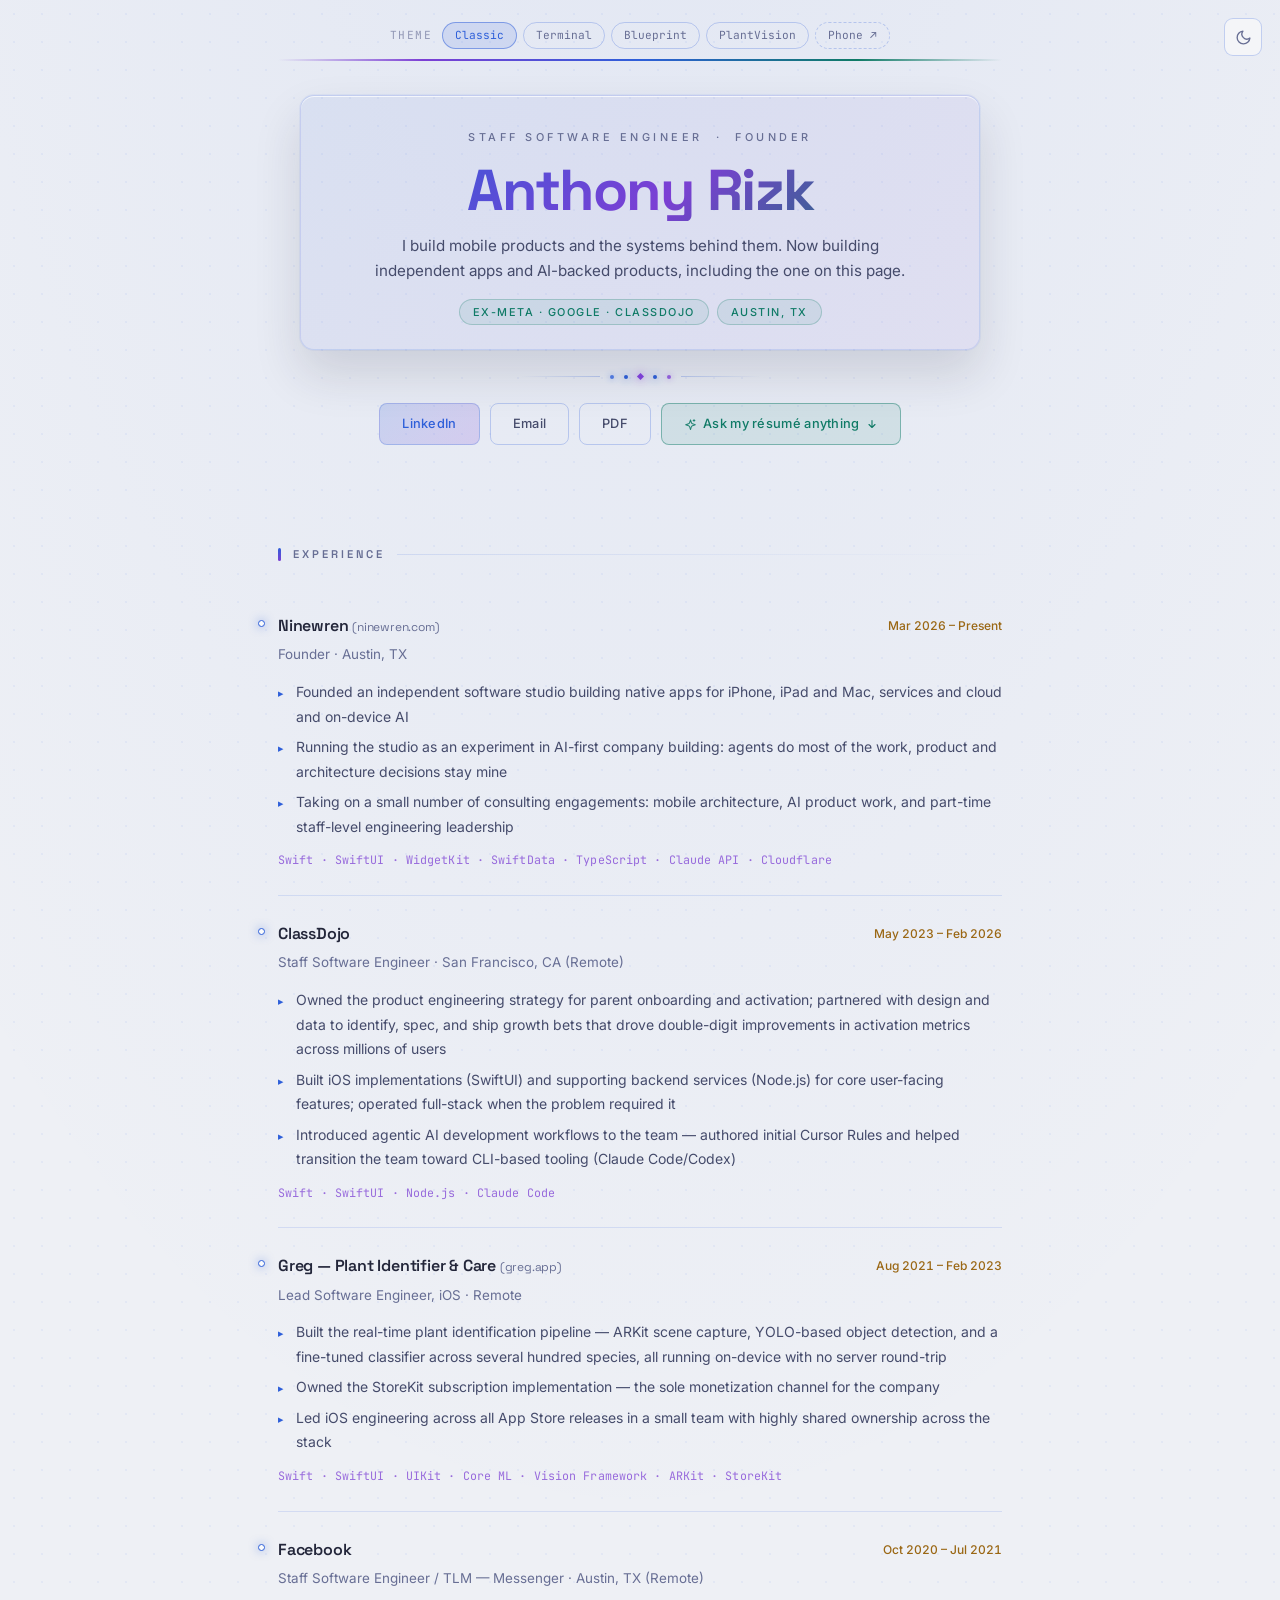
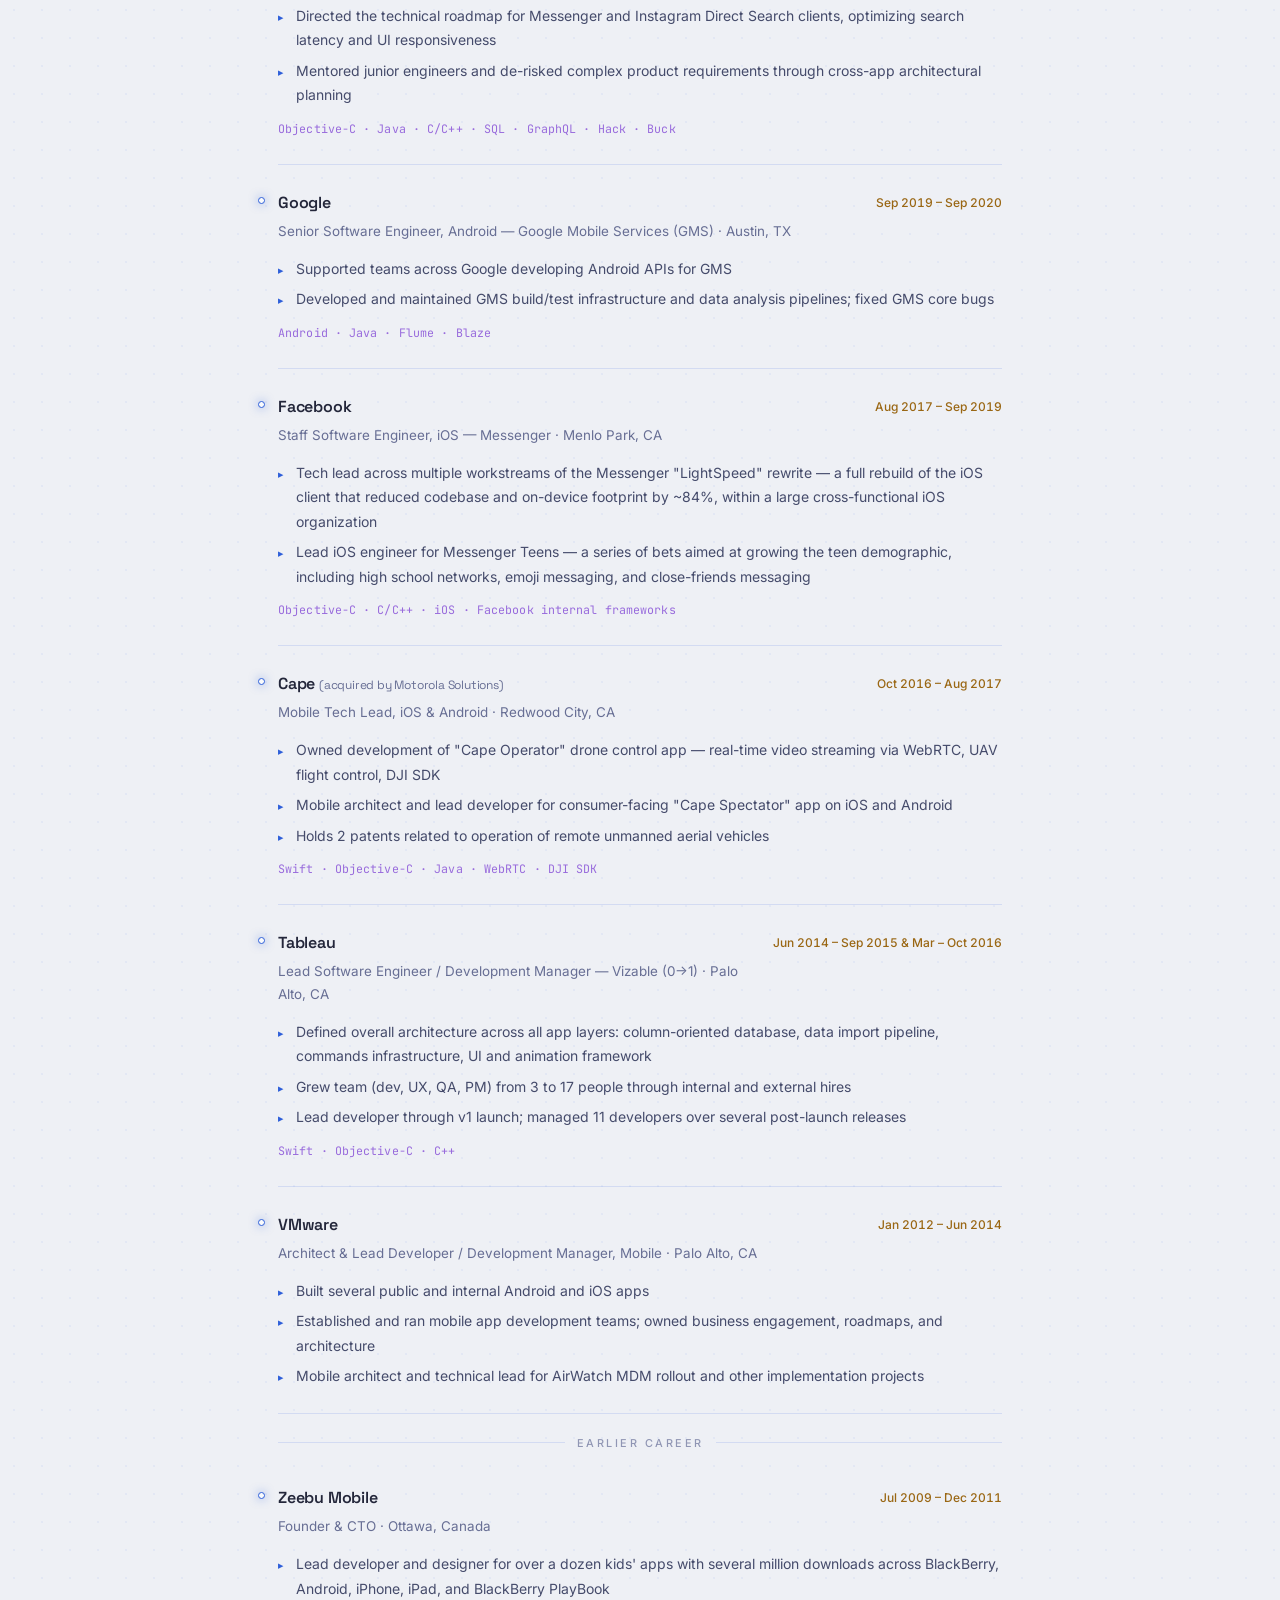
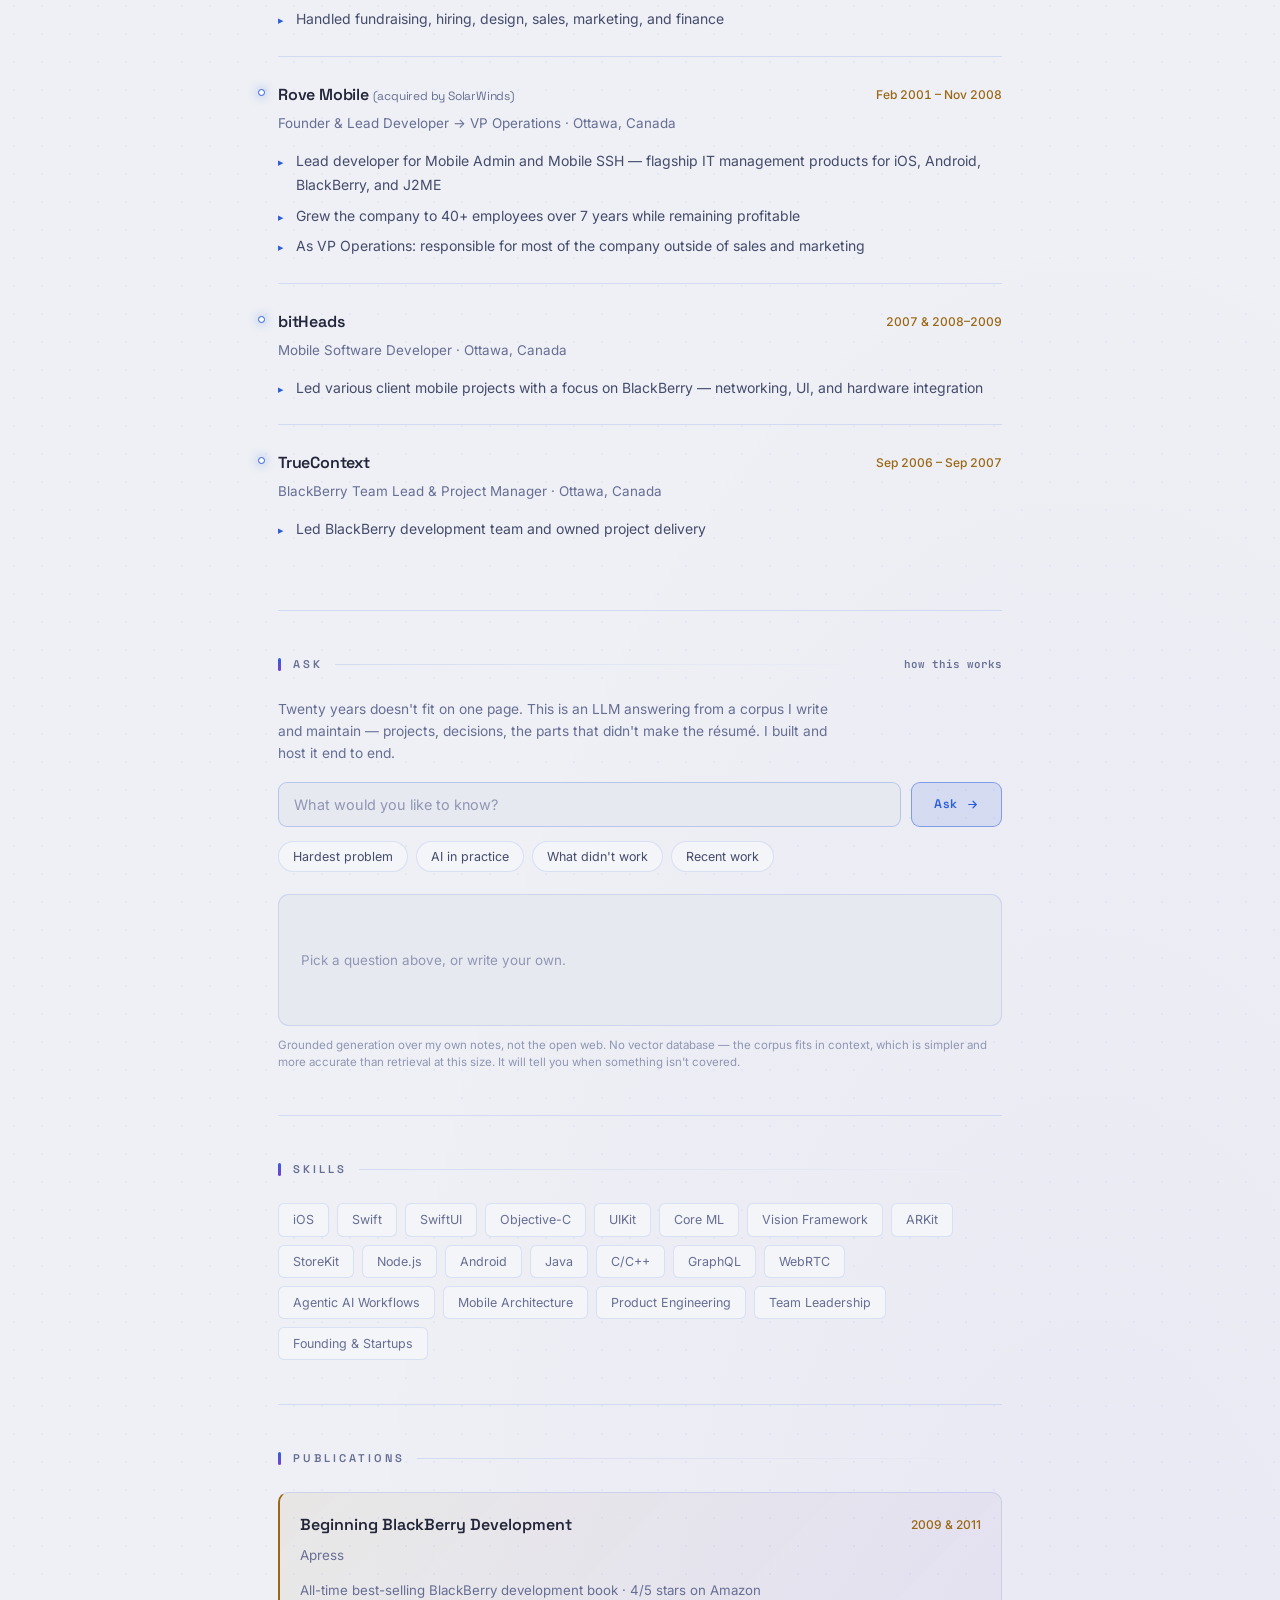
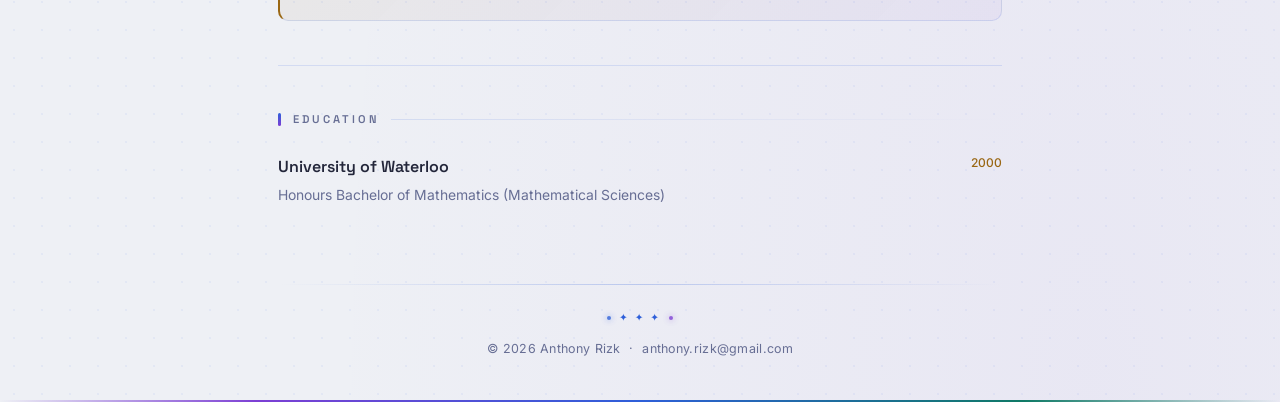
==== commit 7647b0ad: "Ninewren entry: AI-first studio bullet, WidgetKit and SwiftData Co-Authored-By: Claude Opus 5.5 <nor" ====
--- a/index.html
+++ b/index.html
@@ -1754,6 +1754,12 @@
                                     Mac, services and cloud and on-device AI
                                 </li>
                                 <li>
+                                    Running the studio as an experiment in
+                                    AI-first company building: agents do most of
+                                    the work, product and architecture decisions
+                                    stay mine
+                                </li>
+                                <li>
                                     Taking on a small number of consulting
                                     engagements: mobile architecture, AI product
                                     work, and part-time staff-level engineering
@@ -1762,7 +1768,7 @@
                             </ul>
                         </div>
                         <div class="tech">
-                            Swift · SwiftUI · TypeScript · Claude API · Cloudflare
+                            Swift · SwiftUI · WidgetKit · SwiftData · TypeScript · Claude API · Cloudflare
                         </div>
                     </div>
 
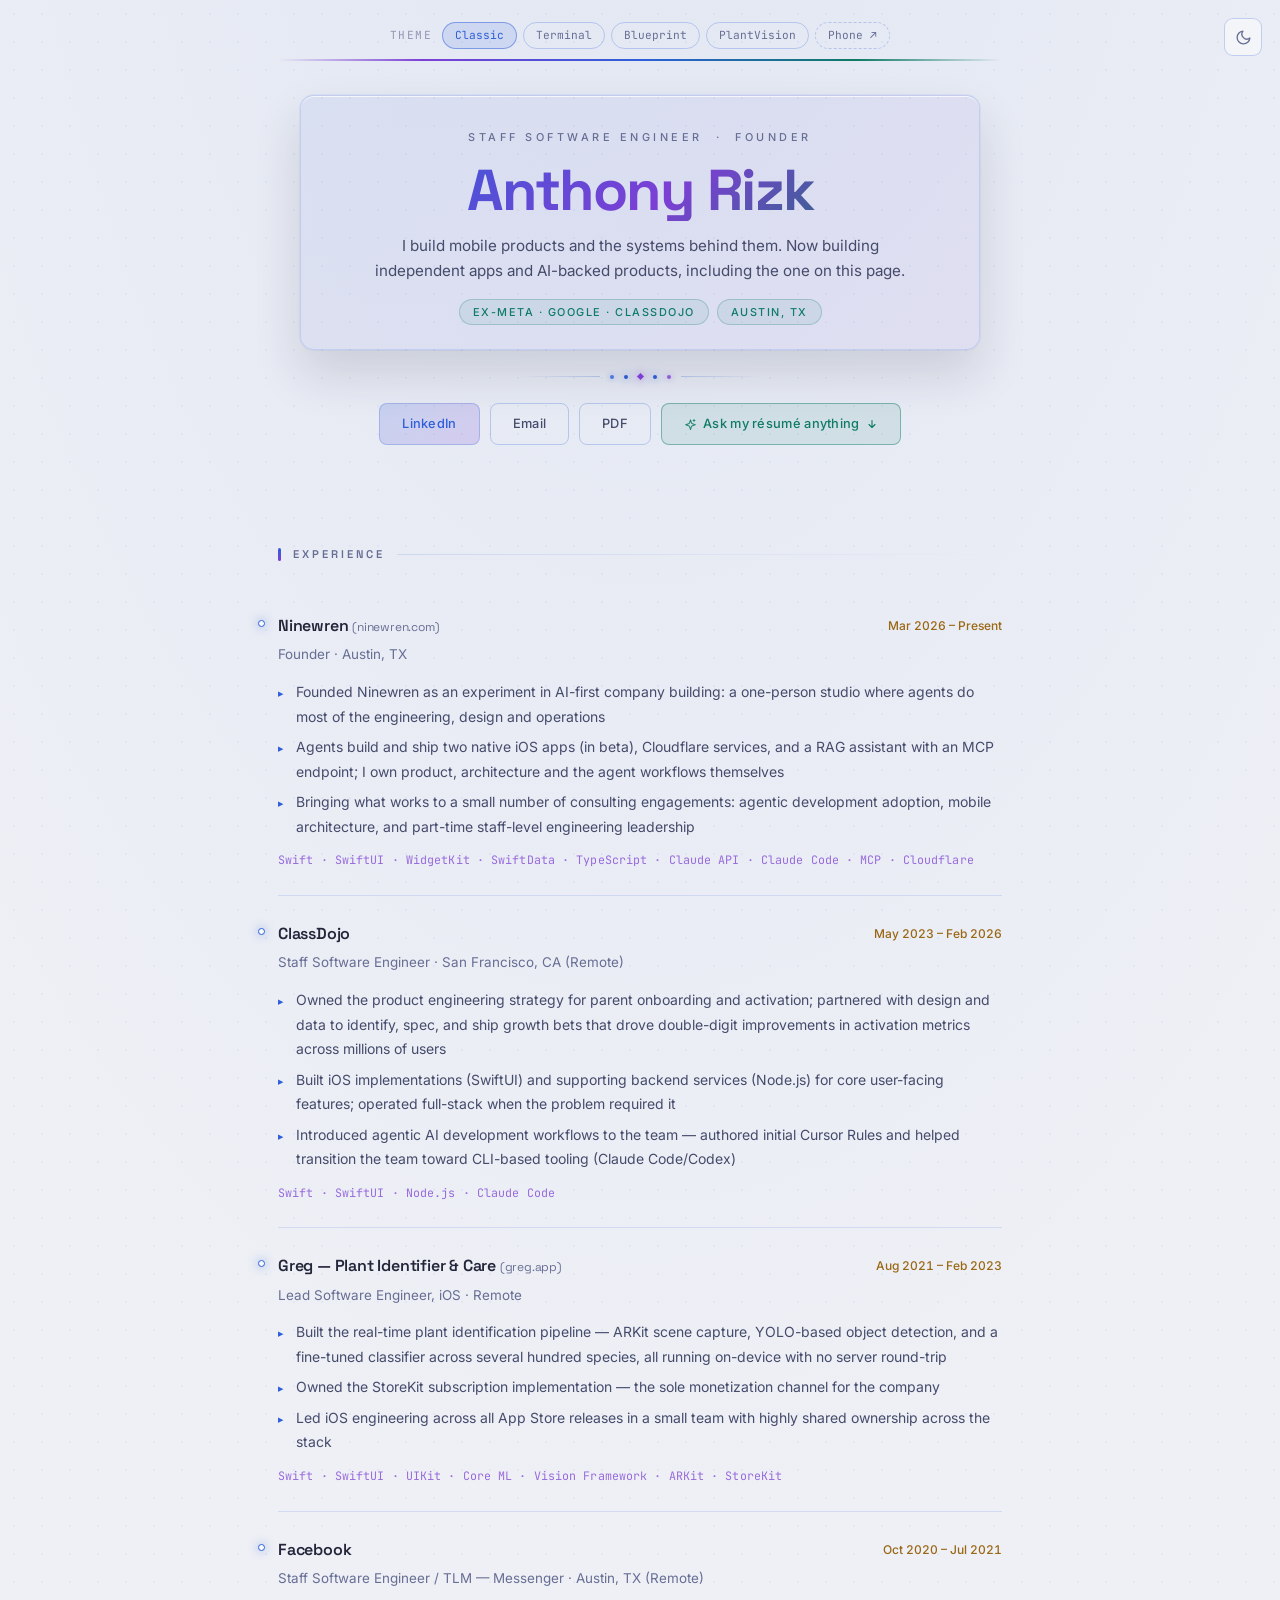
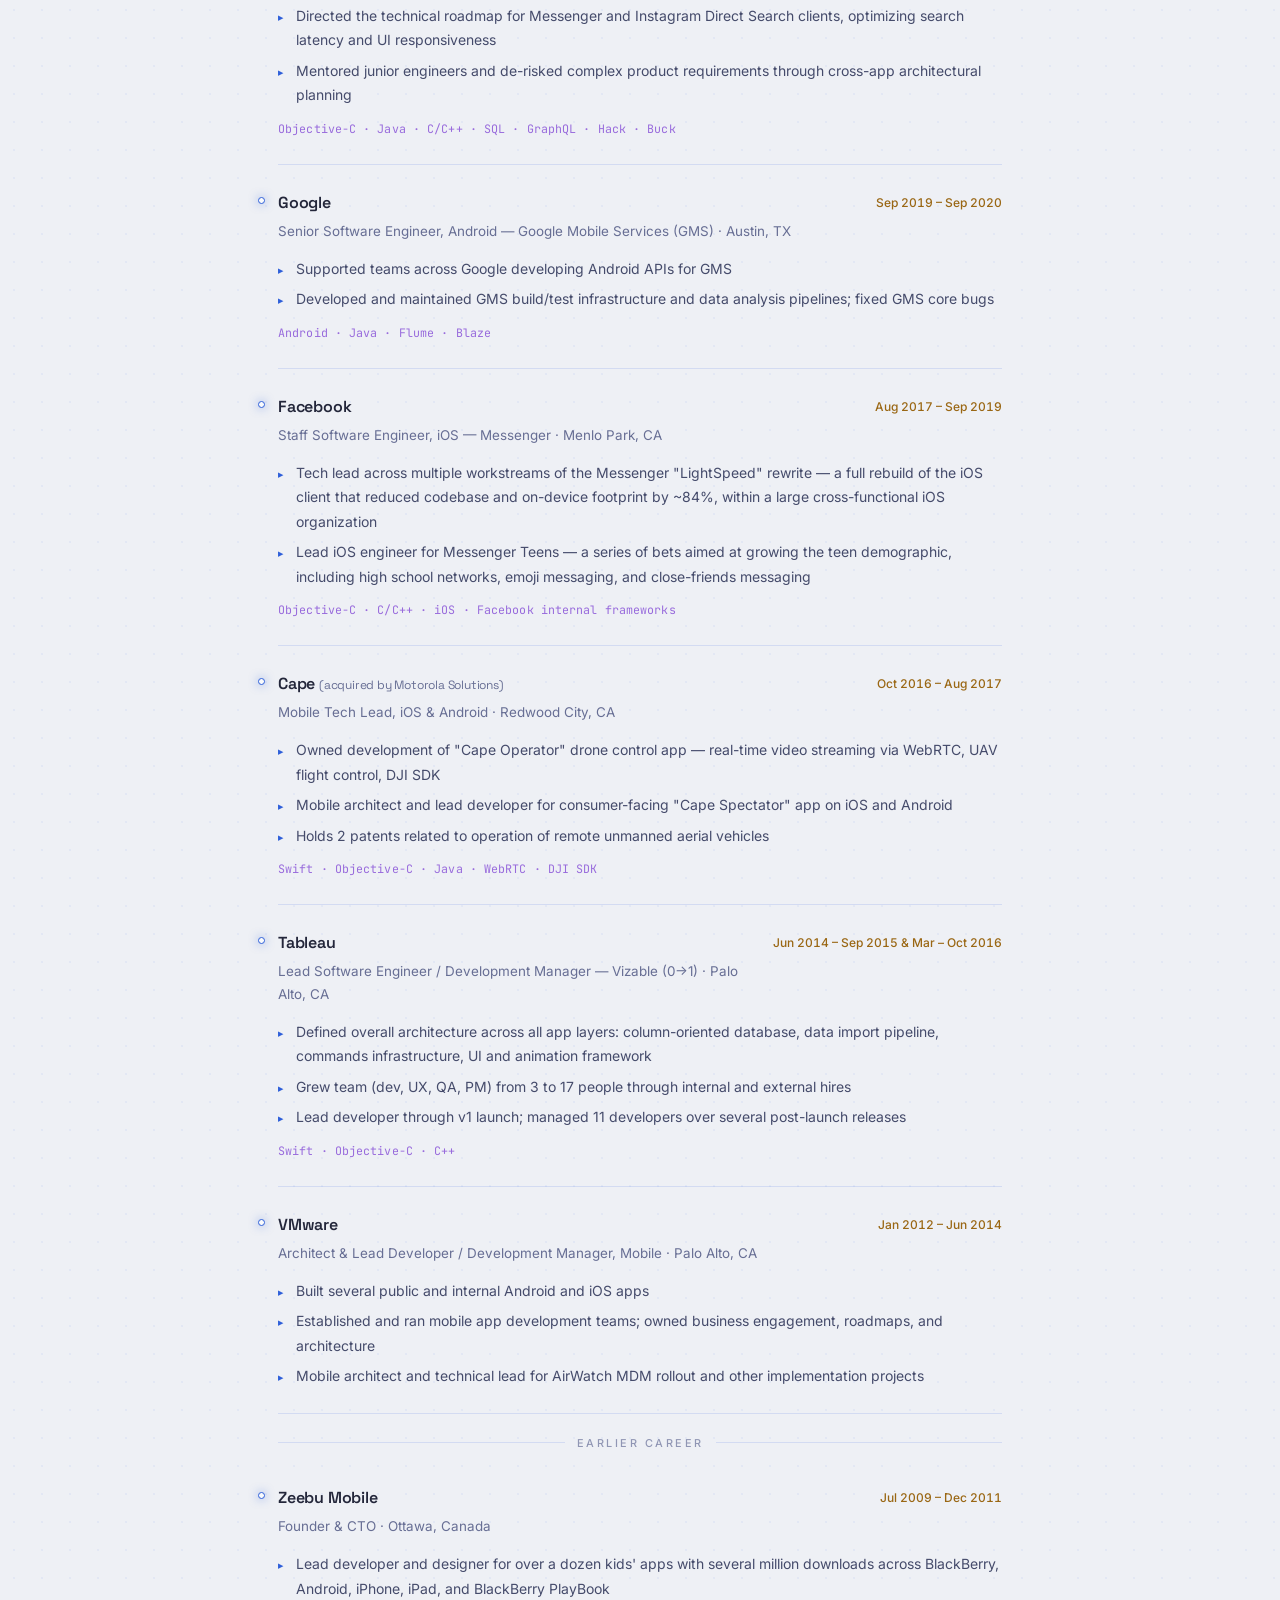
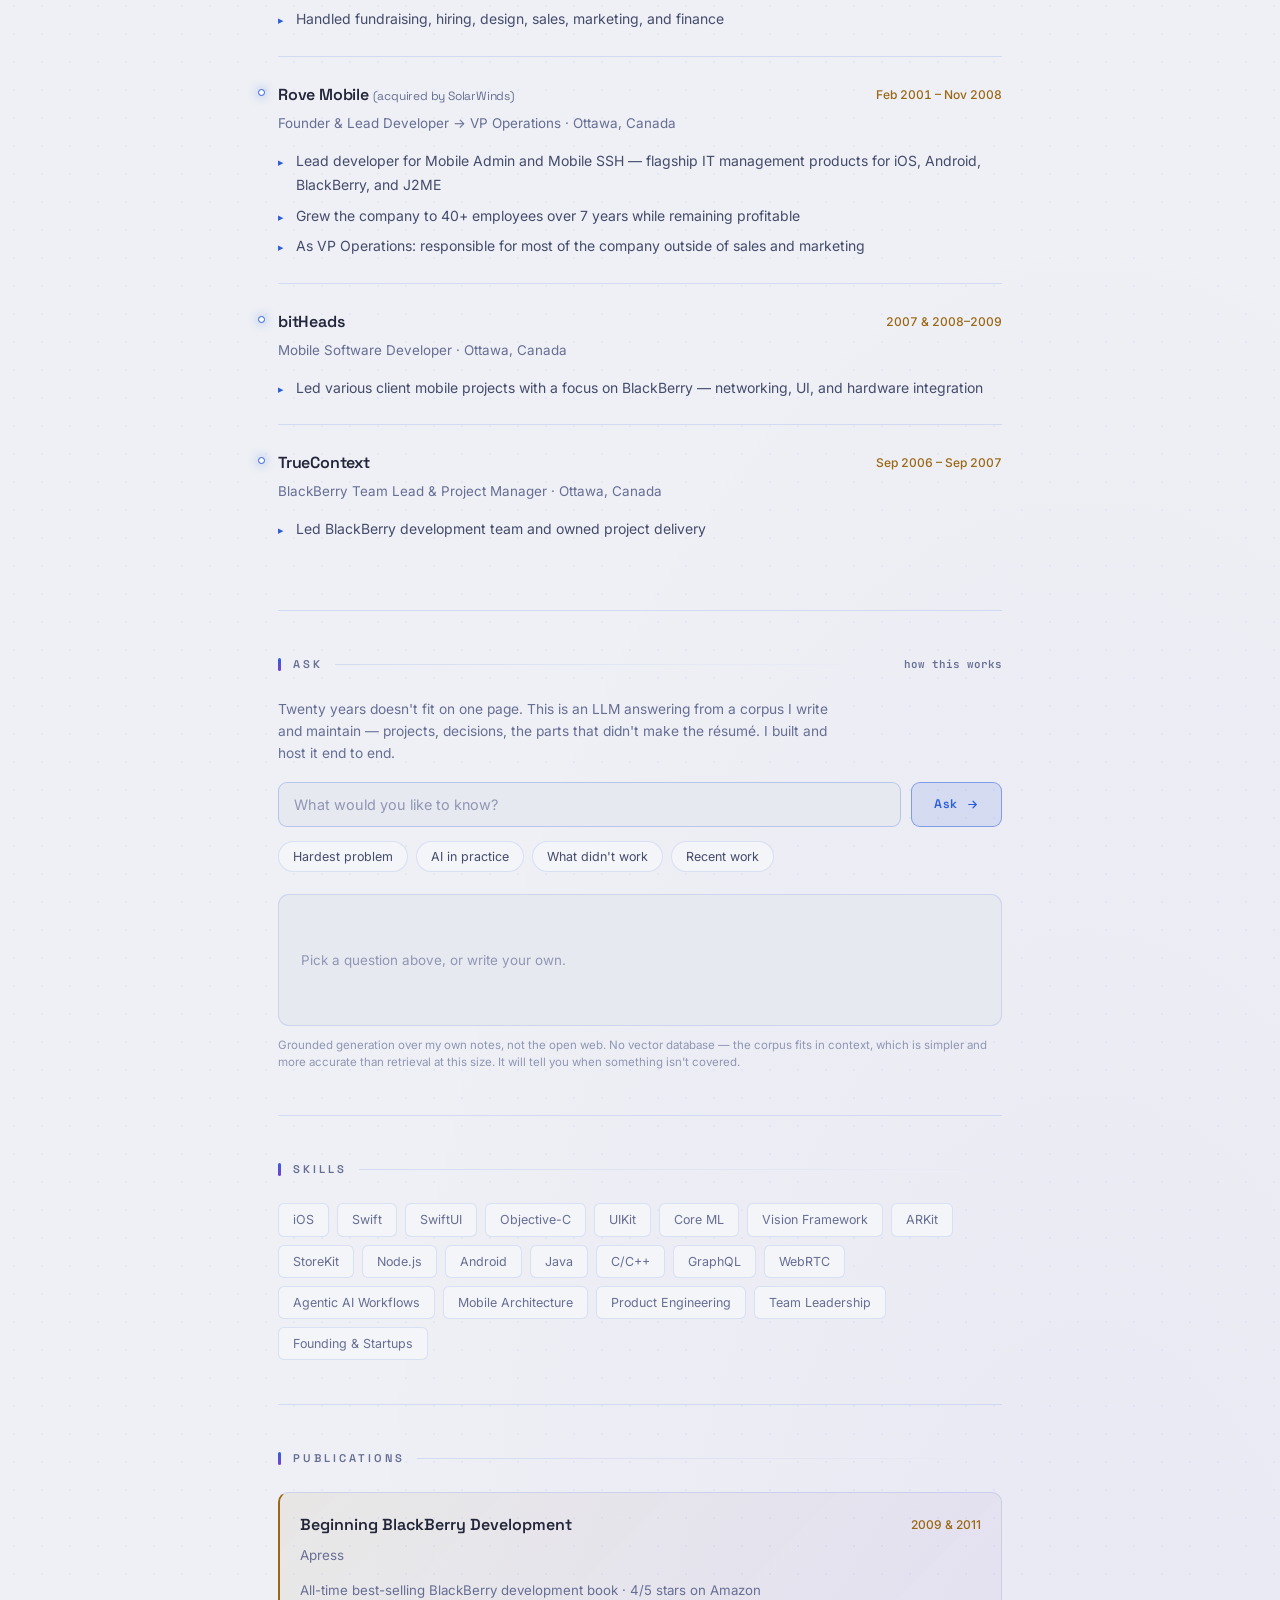
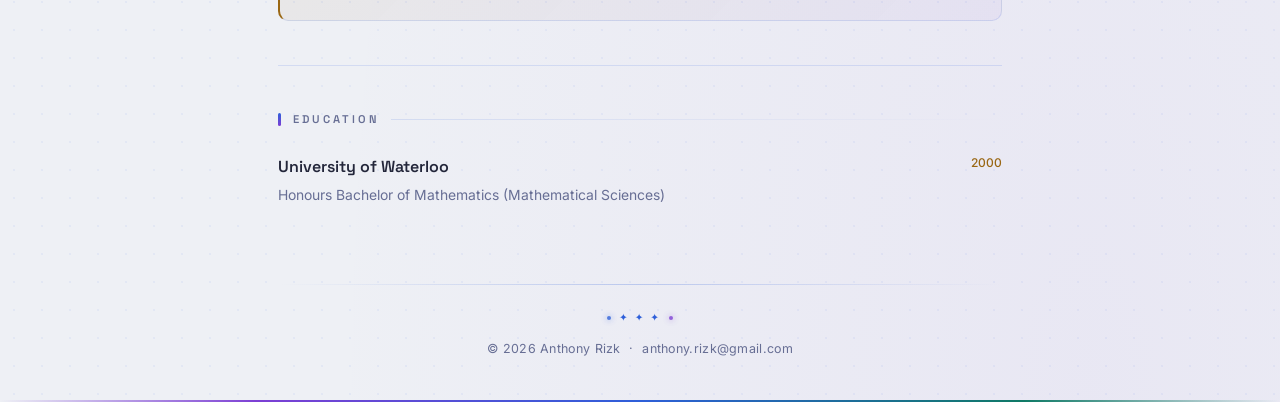
==== commit ee5af773: "Résumé: Ninewren as an AI-first studio experiment Co-Authored-By: Claude Opus 5.5 <noreply@anthropic" ====
--- a/index.html
+++ b/index.html
@@ -1721,7 +1721,7 @@
                     >
                     <a
                         class="btn"
-                        href="/anthony_rizk_resume_sep2026.pdf"
+                        href="/anthony_rizk_resume_nov2026.pdf"
                         download
                         >PDF</a
                     >
@@ -1749,26 +1749,27 @@
                         <div class="desc">
                             <ul>
                                 <li>
-                                    Founded an independent software studio
-                                    building native apps for iPhone, iPad and
-                                    Mac, services and cloud and on-device AI
-                                </li>
-                                <li>
-                                    Running the studio as an experiment in
-                                    AI-first company building: agents do most of
-                                    the work, product and architecture decisions
-                                    stay mine
-                                </li>
-                                <li>
-                                    Taking on a small number of consulting
-                                    engagements: mobile architecture, AI product
-                                    work, and part-time staff-level engineering
-                                    leadership
+                                    Founded Ninewren as an experiment in AI-first
+                                    company building: a one-person studio where
+                                    agents do most of the engineering, design and
+                                    operations
+                                </li>
+                                <li>
+                                    Agents build and ship two native iOS apps (in
+                                    beta), Cloudflare services, and a RAG assistant
+                                    with an MCP endpoint; I own product,
+                                    architecture and the agent workflows themselves
+                                </li>
+                                <li>
+                                    Bringing what works to a small number of
+                                    consulting engagements: agentic development
+                                    adoption, mobile architecture, and part-time
+                                    staff-level engineering leadership
                                 </li>
                             </ul>
                         </div>
                         <div class="tech">
-                            Swift · SwiftUI · WidgetKit · SwiftData · TypeScript · Claude API · Cloudflare
+                            Swift · SwiftUI · WidgetKit · SwiftData · TypeScript · Claude API · Claude Code · MCP · Cloudflare
                         </div>
                     </div>
 
@@ -2239,7 +2240,11 @@
             </footer>
         </div>
 
-        <script src="https://challenges.cloudflare.com/turnstile/v0/api.js" async defer></script>
+        <!-- No Turnstile <script> here: /ask-client.js adds it after defining the
+             window.askTurnstile* callbacks the widget names. Loaded from the
+             HTML, it could win the race, render the widget with no callback to
+             call, and solve the challenge with nobody listening: "Reading the
+             corpus" until the 60s verify-timeout. -->
         <script>
             (function () {
 
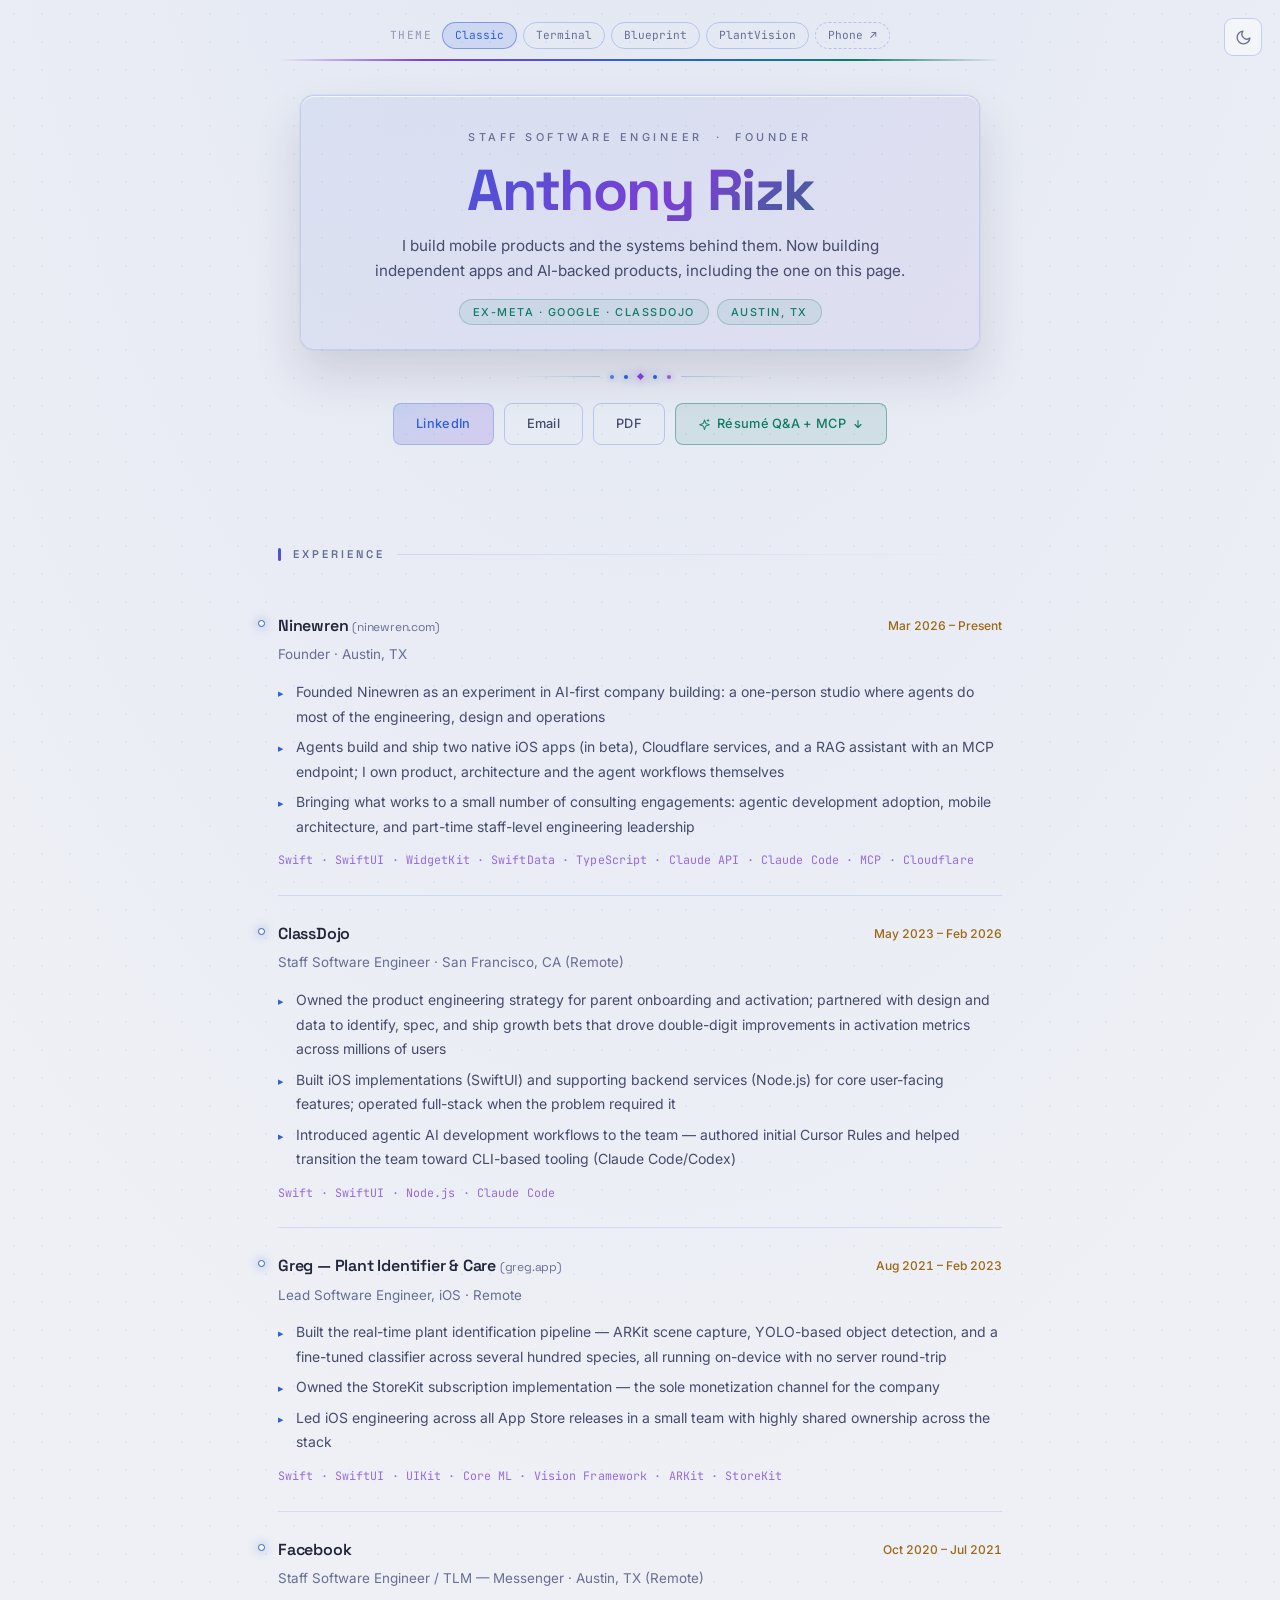
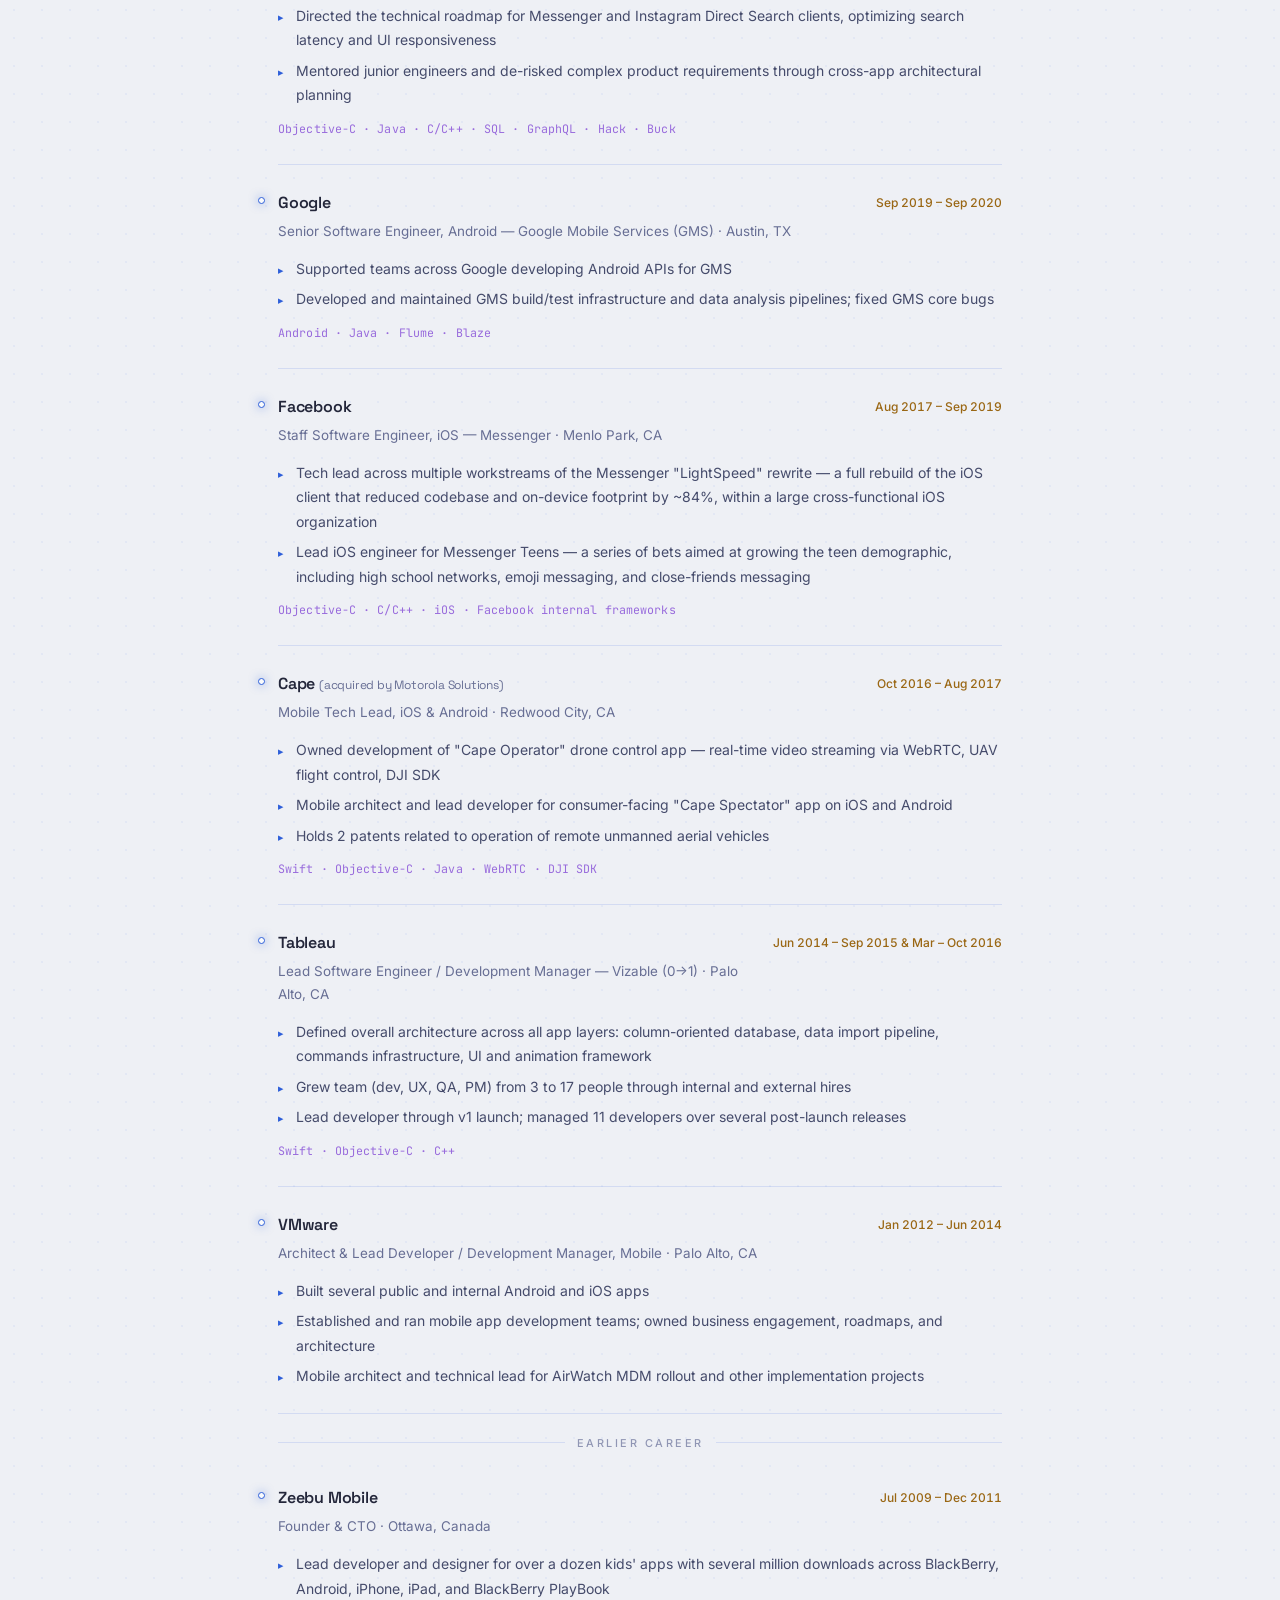
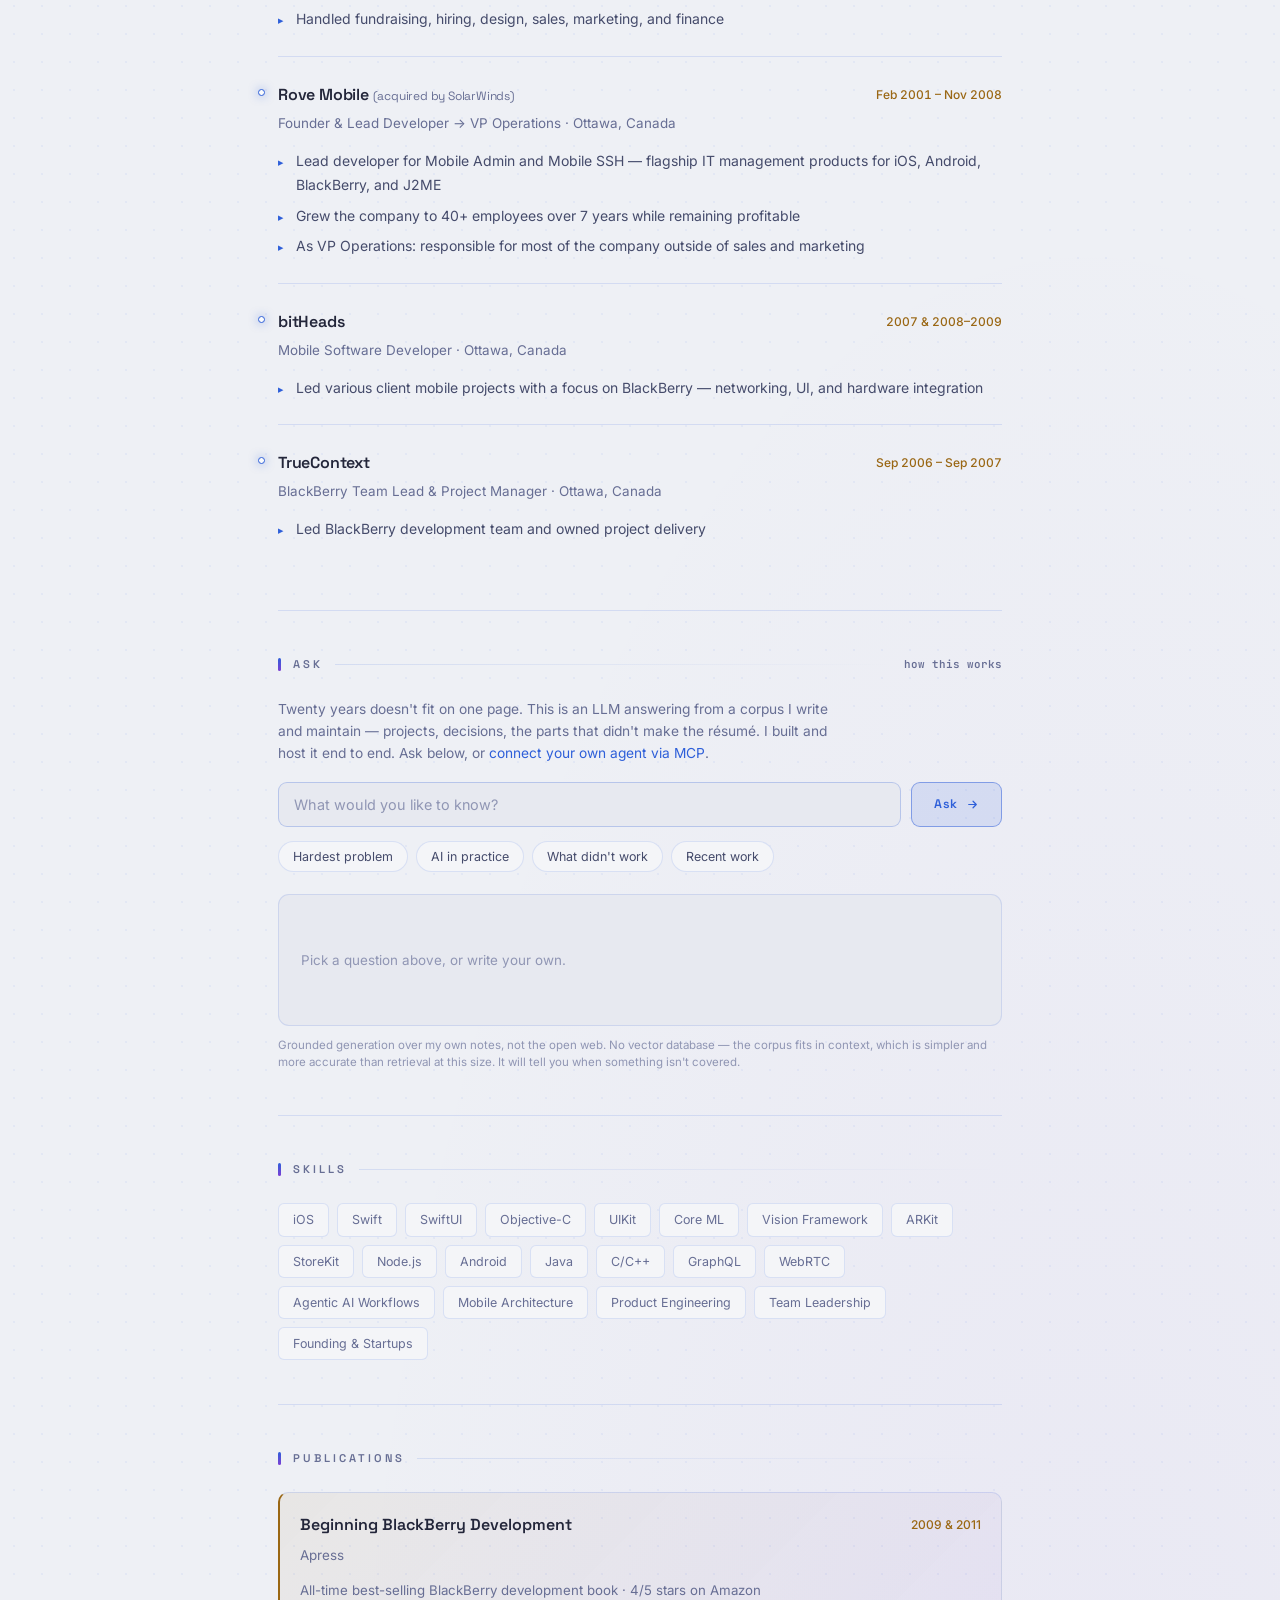
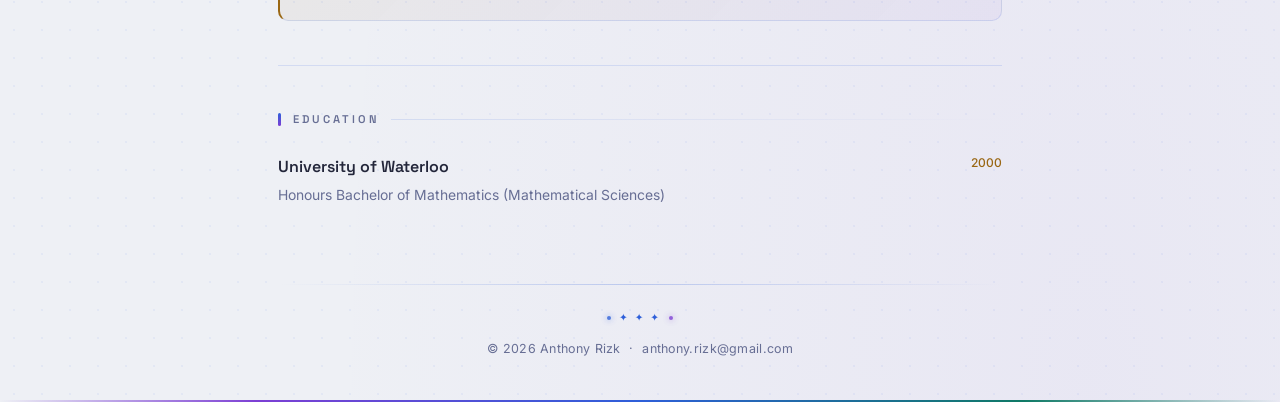
==== commit b939c269: "Publish revised resume and highlight MCP access" ====
--- a/index.html
+++ b/index.html
@@ -104,21 +104,21 @@
              the PNG. It's designed to survive LinkedIn shrinking it to a
              160px thumbnail, so keep it to big text only. Bump the filename
              when it changes: platforms cache images by URL. -->
-        <meta name="description" content="Mobile products and the systems behind them — ex-Meta, Google, ClassDojo. This résumé answers questions: ask it anything, or connect your own agent over MCP." />
+        <meta name="description" content="Mobile products and the systems behind them — ex-Meta, Google, ClassDojo. Explore my experience through LLM-powered résumé Q&A, or connect your own agent via MCP." />
         <link rel="canonical" href="https://anthonyrizk.me/" />
         <meta property="og:type" content="website" />
         <meta property="og:site_name" content="Anthony Rizk" />
         <meta property="og:url" content="https://anthonyrizk.me/" />
         <meta property="og:title" content="Anthony Rizk — Staff Software Engineer &amp; Founder" />
-        <meta property="og:description" content="Mobile products and the systems behind them — ex-Meta, Google, ClassDojo. This résumé answers questions: ask it anything, or connect your own agent over MCP." />
-        <meta property="og:image" content="https://anthonyrizk.me/og/card-v2.png" />
+        <meta property="og:description" content="Mobile products and the systems behind them — ex-Meta, Google, ClassDojo. Explore my experience through LLM-powered résumé Q&A, or connect your own agent via MCP." />
+        <meta property="og:image" content="https://anthonyrizk.me/og/card-v3.png" />
         <meta property="og:image:width" content="1200" />
         <meta property="og:image:height" content="630" />
-        <meta property="og:image:alt" content="Anthony Rizk — Ask my résumé anything." />
+        <meta property="og:image:alt" content="Anthony Rizk — Résumé Q&amp;A + MCP." />
         <meta name="twitter:card" content="summary_large_image" />
         <meta name="twitter:title" content="Anthony Rizk — Staff Software Engineer &amp; Founder" />
-        <meta name="twitter:description" content="Mobile products and the systems behind them — ex-Meta, Google, ClassDojo. This résumé answers questions: ask it anything, or connect your own agent over MCP." />
-        <meta name="twitter:image" content="https://anthonyrizk.me/og/card-v2.png" />
+        <meta name="twitter:description" content="Mobile products and the systems behind them — ex-Meta, Google, ClassDojo. Explore my experience through LLM-powered résumé Q&A, or connect your own agent via MCP." />
+        <meta name="twitter:image" content="https://anthonyrizk.me/og/card-v3.png" />
         <link rel="icon" type="image/png" href="/anthonyrizk_favicon.png" />
         <link rel="apple-touch-icon" href="/anthonyrizk_favicon.png" />
         <link rel="preconnect" href="https://fonts.googleapis.com" />
@@ -1727,7 +1727,7 @@
                     >
                     <a class="btn ask-jump" href="#ask">
                         <svg class="ask-spark" width="13" height="13" viewBox="0 0 24 24" fill="none" stroke="currentColor" stroke-width="1.9" stroke-linecap="round" stroke-linejoin="round" aria-hidden="true"><path d="M12 3.5l1.7 5.3a3 3 0 0 0 1.9 1.9l5.3 1.7-5.3 1.7a3 3 0 0 0-1.9 1.9L12 21.4l-1.7-5.4a3 3 0 0 0-1.9-1.9L3.1 12.4l5.3-1.7a3 3 0 0 0 1.9-1.9z"/><path d="M18.5 3v3.2M20.1 4.6h-3.2"/></svg>
-                        Ask my r&eacute;sum&eacute; anything
+                        R&eacute;sum&eacute; Q&amp;A + MCP
                         <svg class="ask-down-arrow" width="12" height="12" viewBox="0 0 24 24" fill="none" stroke="currentColor" stroke-width="2.2" stroke-linecap="round" stroke-linejoin="round" aria-hidden="true"><path d="M12 5v14M6 13l6 6 6-6"/></svg>
                     </a>
                 </div>
@@ -2118,6 +2118,7 @@
                     answering from a corpus I write and maintain — projects,
                     decisions, the parts that didn't make the
                     r&eacute;sum&eacute;. I built and host it end to end.
+                    Ask below, or <a href="/mcp">connect your own agent via MCP</a>.
                 </p>
 
                 <form class="ask-form" id="ask-form">
